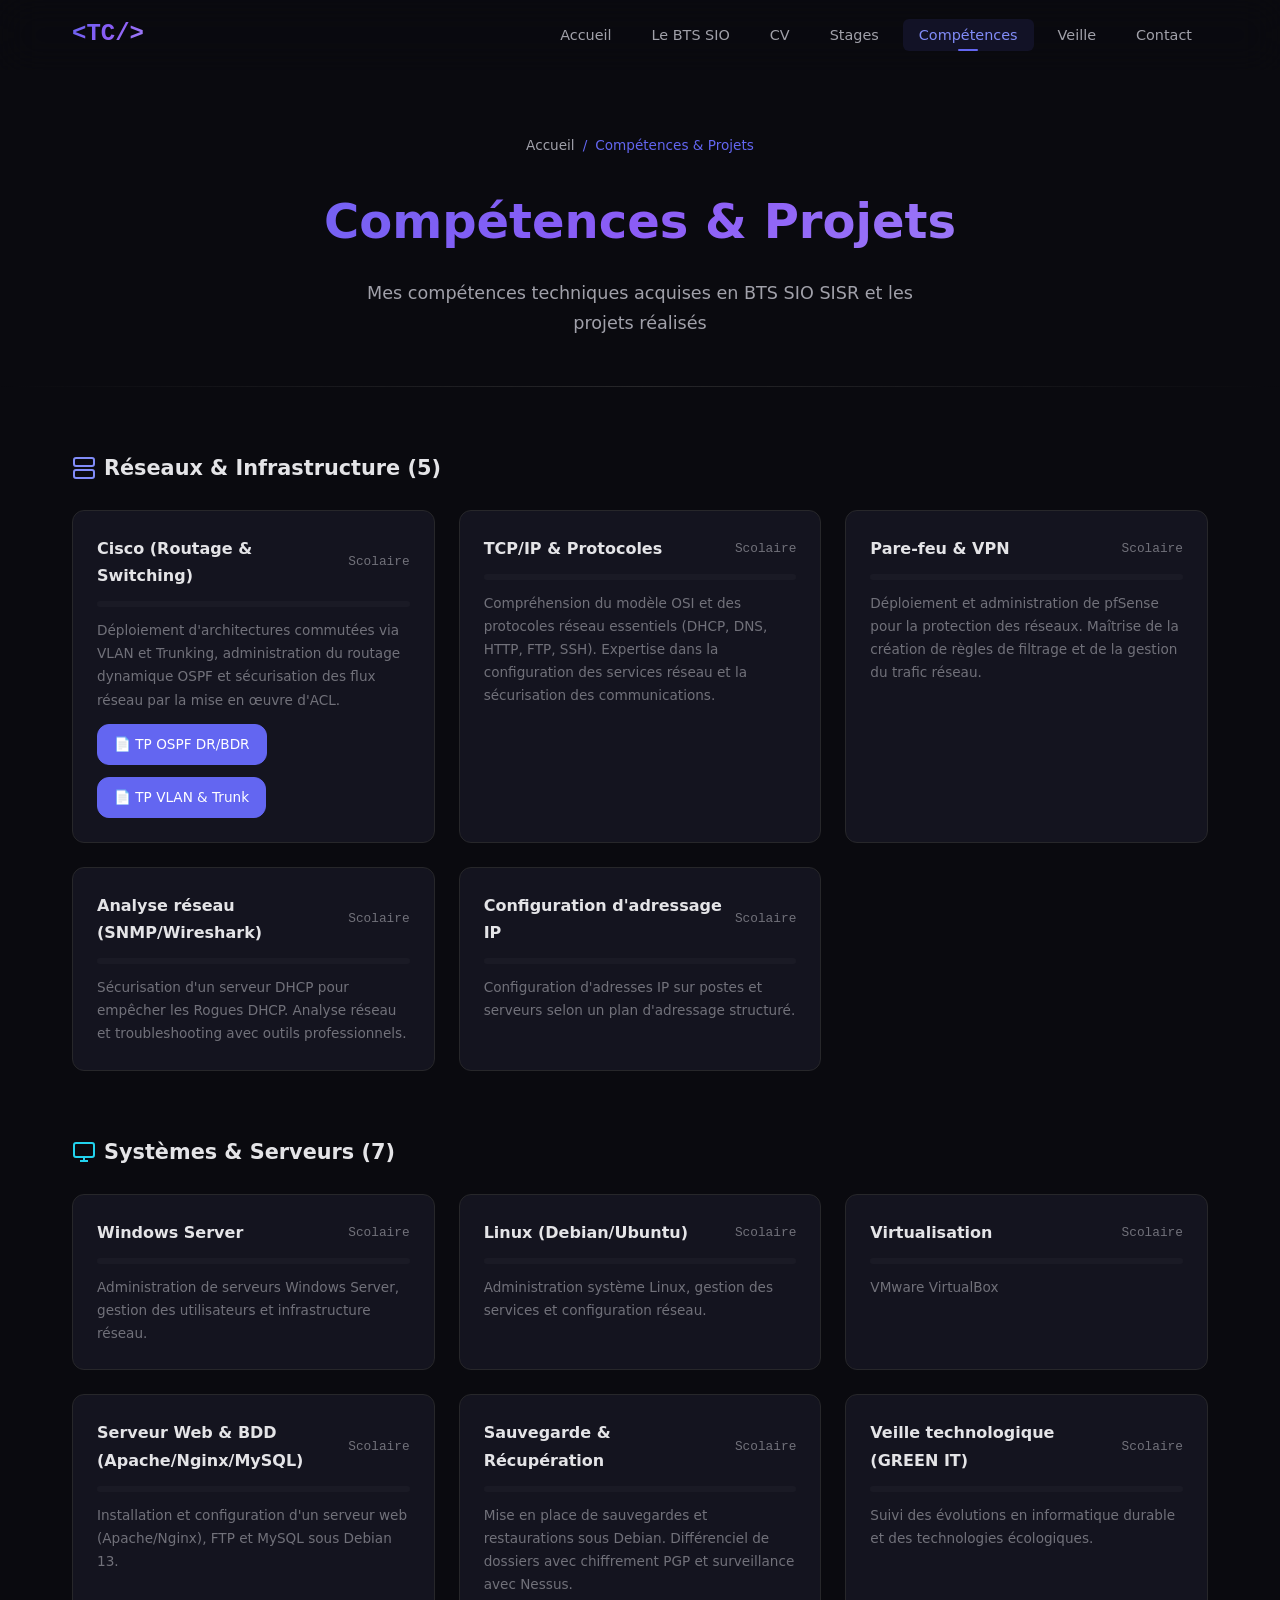
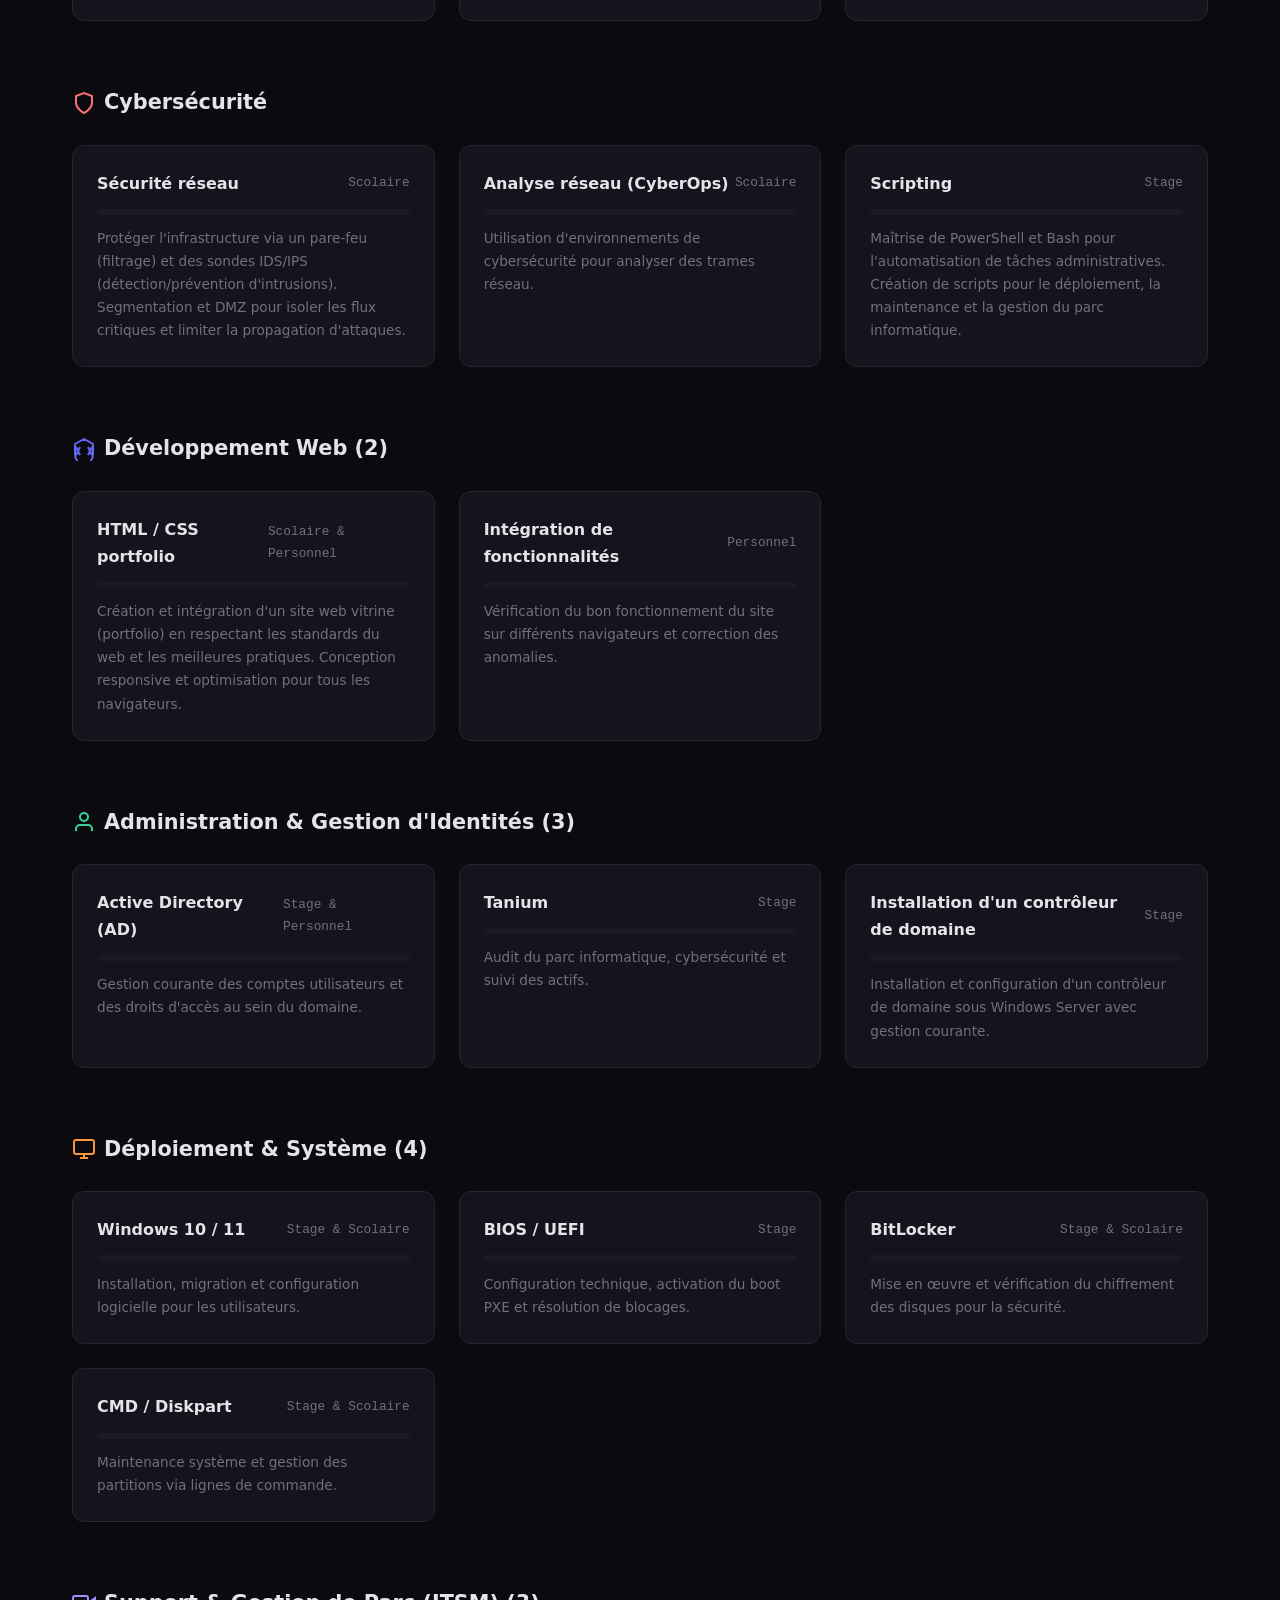
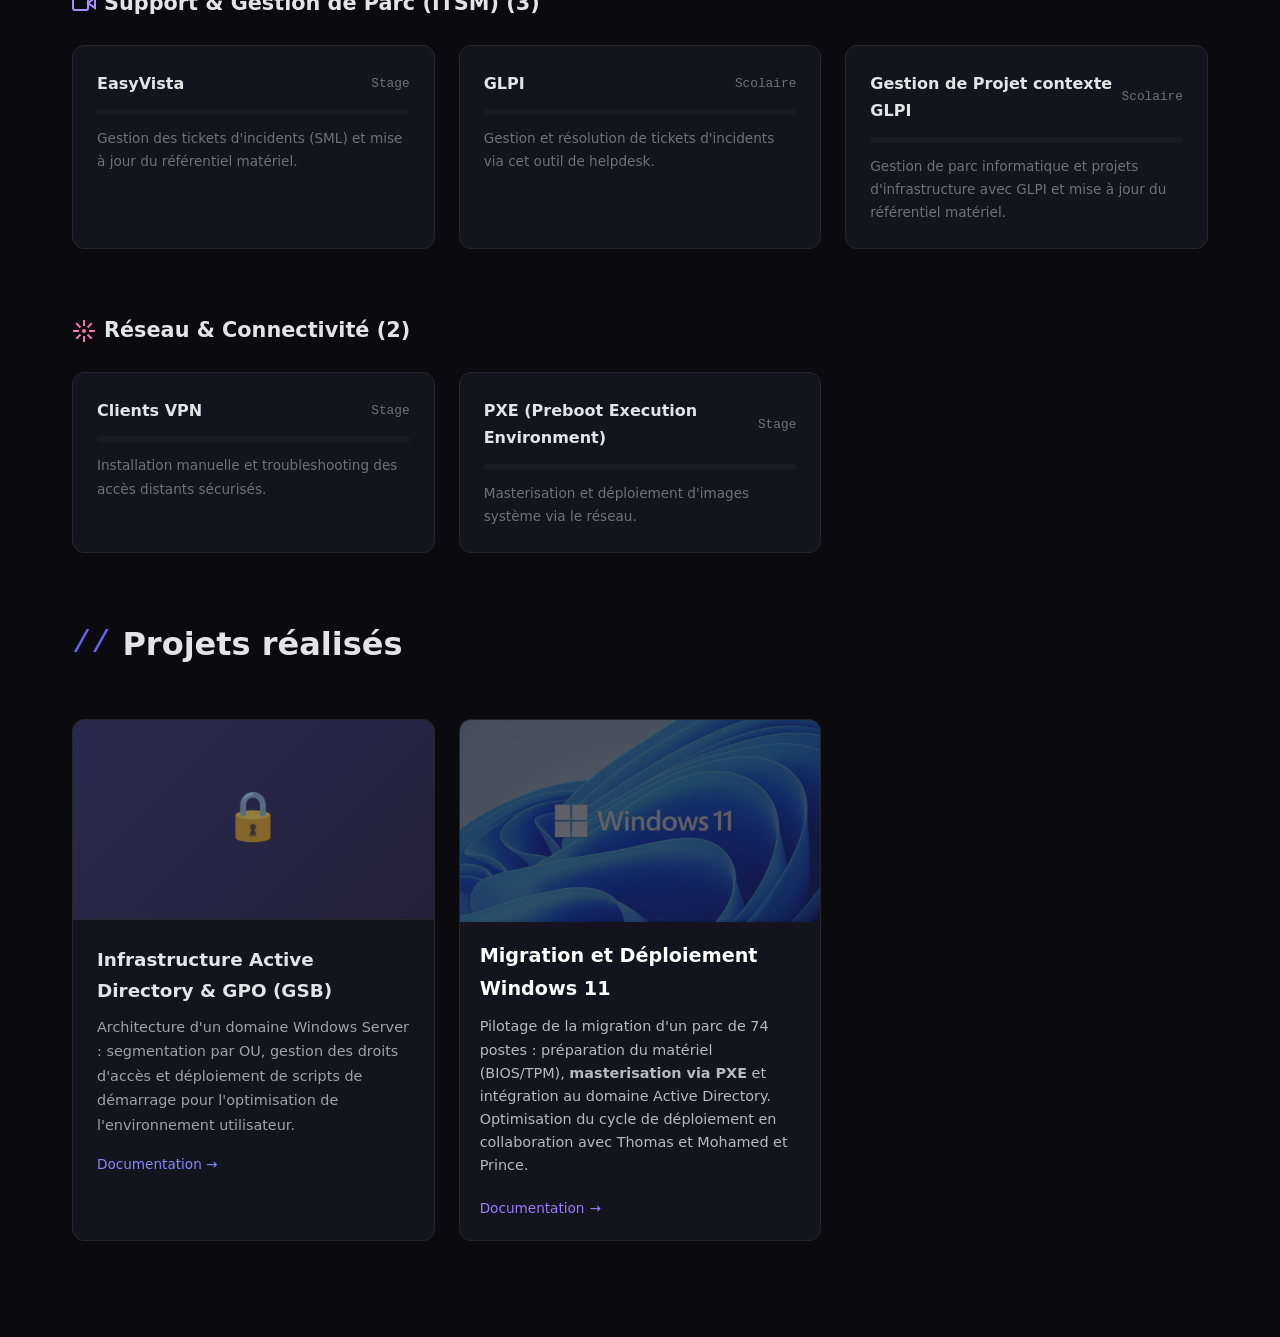
==== competences.html @ fa3a0a52 "Initial commit" ====
<!DOCTYPE html>
<html lang="fr">
<head>
    <meta charset="UTF-8">
    <meta name="viewport" content="width=device-width, initial-scale=1.0">
    <!-- TODO: Remplacer le titre par ton nom -->
    <title>Compétences & Projets - Thomas Coly</title>
    <link rel="stylesheet" href="css/style.css">
</head>
<body>
    <canvas id="particles-canvas"></canvas>

    <!-- Navigation -->
    <nav class="navbar" id="navbar">
        <div class="nav-container">
            <a href="index.html" class="nav-logo">
                <span class="logo-text">&lt;TC/&gt;</span>
            </a>
            <ul class="nav-links" id="nav-links">
                <li><a href="index.html" class="nav-link">Accueil</a></li>
                <li><a href="bts.html" class="nav-link">Le BTS SIO</a></li>
                <li><a href="cv.html" class="nav-link">CV</a></li>
                <li><a href="stages.html" class="nav-link">Stages</a></li>
                <li><a href="competences.html" class="nav-link active">Compétences</a></li>
                <li><a href="veille.html" class="nav-link">Veille</a></li>
                <li><a href="contact.html" class="nav-link">Contact</a></li>
            </ul>
            <button class="nav-toggle" id="nav-toggle" aria-label="Menu">
                <span class="hamburger"></span>
            </button>
        </div>
    </nav>

    <!-- Header -->
    <header class="page-header">
        <div class="container">
            <div class="breadcrumb">
                <a href="index.html">Accueil</a>
                <span>/</span>
                <span>Compétences & Projets</span>
            </div>
            <h1>Compétences & Projets</h1>
            <p>Mes compétences techniques acquises en BTS SIO SISR et les projets réalisés</p>
        </div>
    </header>

    <!-- Contenu -->
    <section class="page-content">
        <div class="container">

            <!-- Compétences Réseau -->
            <div class="skills-section">
                <h3>
                    <svg width="24" height="24" viewBox="0 0 24 24" fill="none" stroke="var(--accent-secondary)" stroke-width="2"><rect x="2" y="2" width="20" height="8" rx="2" ry="2"/><rect x="2" y="14" width="20" height="8" rx="2" ry="2"/><line x1="6" y1="6" x2="6.01" y2="6"/><line x1="6" y1="18" x2="6.01" y2="18"/></svg>
                    Réseaux & Infrastructure (5)
                </h3>
                <div class="skills-grid">
                    <!-- TODO: Ajuster les niveaux (data-width) selon tes vraies compétences -->
                    <div class="skill-card">
                        <div class="skill-header">
                            <span class="skill-name">Cisco (Routage & Switching)</span>
                            <span class="skill-level">Scolaire</span>
                        </div>
                        <div class="skill-bar">
                            <div class="skill-progress" data-width="85"></div>
                        </div>
                        <p class="skill-description">Déploiement d'architectures commutées via VLAN et Trunking, administration du routage dynamique OSPF et sécurisation des flux réseau par la mise en œuvre d'ACL.</p>
                        <a href="assets/OSPF_2.3.11_Coly_Thomas.pdf" class="skill-btn" download>📄 TP OSPF DR/BDR</a>
                        <a href="assets/2025-10-14_TP4.3_Coly_Thomas.pdf" class="skill-btn" download>📄 TP VLAN & Trunk</a>
                    </div>
                    <div class="skill-card">
                        <div class="skill-header">
                            <span class="skill-name">TCP/IP & Protocoles</span>
                            <span class="skill-level">Scolaire</span>
                        </div>
                        <div class="skill-bar">
                            <div class="skill-progress" data-width="80"></div>
                        </div>
                        <p class="skill-description">Compréhension du modèle OSI et des protocoles réseau essentiels (DHCP, DNS, HTTP, FTP, SSH). Expertise dans la configuration des services réseau et la sécurisation des communications.</p>
                    </div>
                    <div class="skill-card">
                        <div class="skill-header">
                            <span class="skill-name">Pare-feu & VPN</span>
                            <span class="skill-level">Scolaire</span>
                        </div>
                        <div class="skill-bar">
                            <div class="skill-progress" data-width="70"></div>
                        </div>
                        <p class="skill-description">Déploiement et administration de pfSense pour la protection des réseaux. Maîtrise de la création de règles de filtrage et de la gestion du trafic réseau.</p>
                    </div>
                    <div class="skill-card">
                        <div class="skill-header">
                            <span class="skill-name">Analyse réseau (SNMP/Wireshark)</span>
                            <span class="skill-level">Scolaire</span>
                        </div>
                        <div class="skill-bar">
                            <div class="skill-progress" data-width="65"></div>
                        </div>
                        <p class="skill-description">Sécurisation d'un serveur DHCP pour empêcher les Rogues DHCP. Analyse réseau et troubleshooting avec outils professionnels.</p>
                    </div>
                    <div class="skill-card">
                        <div class="skill-header">
                            <span class="skill-name">Configuration d'adressage IP</span>
                            <span class="skill-level">Scolaire</span>
                        </div>
                        <div class="skill-bar">
                            <div class="skill-progress" data-width="80"></div>
                        </div>
                        <p class="skill-description">Configuration d'adresses IP sur postes et serveurs selon un plan d'adressage structuré.</p>
                    </div>
                </div>
            </div>

            <!-- Compétences Systèmes -->
            <div class="skills-section">
                <h3>
                    <svg width="24" height="24" viewBox="0 0 24 24" fill="none" stroke="var(--cyan)" stroke-width="2"><rect x="2" y="3" width="20" height="14" rx="2" ry="2"/><line x1="8" y1="21" x2="16" y2="21"/><line x1="12" y1="17" x2="12" y2="21"/></svg>
                    Systèmes & Serveurs (7)
                </h3>
                <div class="skills-grid">
                    <!-- TODO: Ajuster les niveaux selon tes vraies compétences -->
                    <div class="skill-card">
                        <div class="skill-header">
                            <span class="skill-name">Windows Server</span>
                            <span class="skill-level">Scolaire</span>
                        </div>
                        <div class="skill-bar">
                            <div class="skill-progress" data-width="80"></div>
                        </div>
                        <p class="skill-description">Administration de serveurs Windows Server, gestion des utilisateurs et infrastructure réseau.</p>
                    </div>
                    <div class="skill-card">
                        <div class="skill-header">
                            <span class="skill-name">Linux (Debian/Ubuntu)</span>
                            <span class="skill-level">Scolaire</span>
                        </div>
                        <div class="skill-bar">
                            <div class="skill-progress" data-width="75"></div>
                        </div>
                        <p class="skill-description">Administration système Linux, gestion des services et configuration réseau.</p>
                    </div>
                    <div class="skill-card">
                        <div class="skill-header">
                            <span class="skill-name">Virtualisation</span>
                            <span class="skill-level">Scolaire</span>
                        </div>
                        <div class="skill-bar">
                            <div class="skill-progress" data-width="75"></div>
                        </div>
                        <p class="skill-description">VMware VirtualBox</p>
                    </div>
                    <div class="skill-card">
                        <div class="skill-header">
                            <span class="skill-name">Serveur Web & BDD (Apache/Nginx/MySQL)</span>
                            <span class="skill-level">Scolaire</span>
                        </div>
                        <div class="skill-bar">
                            <div class="skill-progress" data-width="70"></div>
                        </div>
                        <p class="skill-description">Installation et configuration d'un serveur web (Apache/Nginx), FTP et MySQL sous Debian 13.</p>
                    </div>
                    <div class="skill-card">
                        <div class="skill-header">
                            <span class="skill-name">Sauvegarde & Récupération</span>
                            <span class="skill-level">Scolaire</span>
                        </div>
                        <div class="skill-bar">
                            <div class="skill-progress" data-width="65"></div>
                        </div>
                        <p class="skill-description">Mise en place de sauvegardes et restaurations sous Debian. Différenciel de dossiers avec chiffrement PGP et surveillance avec Nessus.</p>
                    </div>
                    <div class="skill-card">
                        <div class="skill-header">
                            <span class="skill-name">Veille technologique (GREEN IT)</span>
                            <span class="skill-level">Scolaire</span>
                        </div>
                        <div class="skill-bar">
                            <div class="skill-progress" data-width="60"></div>
                        </div>
                        <p class="skill-description">Suivi des évolutions en informatique durable et des technologies écologiques.</p>
                    </div>
                </div>
            </div>

            <!-- Compétences Sécurité -->
            <div class="skills-section">
                <h3>
                    <svg width="24" height="24" viewBox="0 0 24 24" fill="none" stroke="var(--red)" stroke-width="2"><path d="M12 22s8-4 8-10V5l-8-3-8 3v7c0 6 8 10 8 10z"/></svg>
                    Cybersécurité
                </h3>
                <div class="skills-grid">
                    <!-- TODO: Ajuster les niveaux selon tes vraies compétences -->
                    <div class="skill-card">
                        <div class="skill-header">
                            <span class="skill-name">Sécurité réseau</span>
                            <span class="skill-level">Scolaire</span>
                        </div>
                        <div class="skill-bar">
                            <div class="skill-progress" data-width="70"></div>
                        </div>
                        <p class="skill-description">Protéger l'infrastructure via un pare-feu (filtrage) et des sondes IDS/IPS (détection/prévention d'intrusions). Segmentation et DMZ pour isoler les flux critiques et limiter la propagation d'attaques.</p>
                    </div>
                    <div class="skill-card">
                        <div class="skill-header">
                            <span class="skill-name">Analyse réseau (CyberOps)</span>
                            <span class="skill-level">Scolaire</span>
                        </div>
                        <div class="skill-bar">
                            <div class="skill-progress" data-width="45"></div>
                        </div>
                        <p class="skill-description">Utilisation d'environnements de cybersécurité pour analyser des trames réseau.</p>
                    </div>
                    <div class="skill-card">
                        <div class="skill-header">
                            <span class="skill-name">Scripting</span>
                            <span class="skill-level">Stage</span>
                        </div>
                        <div class="skill-bar">
                            <div class="skill-progress" data-width="60"></div>
                        </div>
                        <p class="skill-description">Maîtrise de PowerShell et Bash pour l'automatisation de tâches administratives. Création de scripts pour le déploiement, la maintenance et la gestion du parc informatique.</p>
                    </div>
                </div>
            </div>

            <!-- Compétences Développement Web -->
            <div class="skills-section">
                <h3>
                    <svg width="24" height="24" viewBox="0 0 24 24" fill="none" stroke="var(--accent-primary)" stroke-width="2"><path d="M16 18l2-4m0 0l2-4m-2 4l-2-4m2 4l2 4M8 18l-2-4m0 0l-2-4m2 4l2-4m-2 4l-2 4M12 2L3 7v10c0 5.55 4 10.74 9 12 5-1.26 9-6.45 9-12V7l-9-5z"/></svg>
                    Développement Web (2)
                </h3>
                <div class="skills-grid">
                    <div class="skill-card">
                        <div class="skill-header">
                            <span class="skill-name">HTML / CSS portfolio</span>
                            <span class="skill-level">Scolaire & Personnel</span>
                        </div>
                        <div class="skill-bar">
                            <div class="skill-progress" data-width="70"></div>
                        </div>
                        <p class="skill-description">Création et intégration d'un site web vitrine (portfolio) en respectant les standards du web et les meilleures pratiques. Conception responsive et optimisation pour tous les navigateurs.</p>
                    </div>
                    <div class="skill-card">
                        <div class="skill-header">
                            <span class="skill-name">Intégration de fonctionnalités</span>
                            <span class="skill-level">Personnel</span>
                        </div>
                      
            
                        <div class="skill-bar">
                            <div class="skill-progress" data-width="50"></div>
                        </div>
                        <p class="skill-description">Vérification du bon fonctionnement du site sur différents navigateurs et correction des anomalies.</p>
                    </div>
                </div>
            </div>

            <!-- Compétences Administration & Gestion d'Identités -->
            <div class="skills-section">
                <h3>
                    <svg width="24" height="24" viewBox="0 0 24 24" fill="none" stroke="var(--green)" stroke-width="2"><path d="M20 21v-2a4 4 0 0 0-4-4H8a4 4 0 0 0-4 4v2"/><circle cx="12" cy="7" r="4"/></svg>
                    Administration & Gestion d'Identités (3)
                </h3>
                <div class="skills-grid">
                    <div class="skill-card">
                        <div class="skill-header">
                            <span class="skill-name">Active Directory (AD)</span>
                            <span class="skill-level">Stage & Personnel</span>
                        </div>
                        <div class="skill-bar">
                            <div class="skill-progress" data-width="85"></div>
                        </div>
                        <p class="skill-description">Gestion courante des comptes utilisateurs et des droits d'accès au sein du domaine.</p>
                    </div>
                    <div class="skill-card">
                        <div class="skill-header">
                            <span class="skill-name">Tanium</span>
                            <span class="skill-level">Stage</span>
                        </div>
                        <div class="skill-bar">
                            <div class="skill-progress" data-width="70"></div>
                        </div>
                        <p class="skill-description">Audit du parc informatique, cybersécurité et suivi des actifs.</p>
                    </div>
                    <div class="skill-card">
                        <div class="skill-header">
                            <span class="skill-name">Installation d'un contrôleur de domaine</span>
                            <span class="skill-level">Stage</span>
                        </div>
                        <div class="skill-bar">
                            <div class="skill-progress" data-width="85"></div>
                        </div>
                        <p class="skill-description">Installation et configuration d'un contrôleur de domaine sous Windows Server avec gestion courante.</p>
                    </div>
                </div>
            </div>

            <!-- Compétences Déploiement & Système -->
            <div class="skills-section">
                <h3>
                    <svg width="24" height="24" viewBox="0 0 24 24" fill="none" stroke="var(--orange)" stroke-width="2"><rect x="2" y="3" width="20" height="14" rx="2" ry="2"/><line x1="8" y1="21" x2="16" y2="21"/><line x1="12" y1="17" x2="12" y2="21"/></svg>
                    Déploiement & Système (4)
                </h3>
                <div class="skills-grid">
                    <div class="skill-card">
                        <div class="skill-header">
                            <span class="skill-name">Windows 10 / 11</span>
                            <span class="skill-level">Stage & Scolaire</span>
                        </div>
                        <div class="skill-bar">
                            <div class="skill-progress" data-width="80"></div>
                        </div>
                        <p class="skill-description">Installation, migration et configuration logicielle pour les utilisateurs.</p>
                    </div>
                    <div class="skill-card">
                        <div class="skill-header">
                            <span class="skill-name">BIOS / UEFI</span>
                            <span class="skill-level">Stage</span>
                        </div>
                        <div class="skill-bar">
                            <div class="skill-progress" data-width="75"></div>
                        </div>
                        <p class="skill-description">Configuration technique, activation du boot PXE et résolution de blocages.</p>
                    </div>
                    <div class="skill-card">
                        <div class="skill-header">
                            <span class="skill-name">BitLocker</span>
                            <span class="skill-level">Stage & Scolaire
                        </div>
                        <div class="skill-bar">
                            <div class="skill-progress" data-width="70"></div>
                        </div>
                        <p class="skill-description">Mise en œuvre et vérification du chiffrement des disques pour la sécurité.</p>
                    </div>
                    <div class="skill-card">
                        <div class="skill-header">
                            <span class="skill-name">CMD / Diskpart</span>
                            <span class="skill-level">Stage & Scolaire</span>
                            
                        </div>
                        <div class="skill-bar">
                            <div class="skill-progress" data-width="65"></div>
                        </div>
                        <p class="skill-description">Maintenance système et gestion des partitions via lignes de commande.</p>
                    </div>
                </div>
            </div>

            <!-- Compétences Support & Gestion de Parc (ITSM) -->
            <div class="skills-section">
                <h3>
                    <svg width="24" height="24" viewBox="0 0 24 24" fill="none" stroke="#a78bfa" stroke-width="2"><path d="M23 7l-7 5 7 5V7z"/><rect x="1" y="5" width="15" height="14" rx="2" ry="2"/></svg>
                    Support & Gestion de Parc (ITSM) (3)
                </h3>
                <div class="skills-grid">
                    <div class="skill-card">
                        <div class="skill-header">
                            <span class="skill-name">EasyVista</span>
                            <span class="skill-level">Stage</span>
                        </div>
                        <div class="skill-bar">
                            <div class="skill-progress" data-width="70"></div>
                        </div>
                        <p class="skill-description">Gestion des tickets d'incidents (SML) et mise à jour du référentiel matériel.</p>
                    </div>
                    <div class="skill-card">
                        <div class="skill-header">
                            <span class="skill-name">GLPI</span>
                            <span class="skill-level">Scolaire</span>
                        </div>
                        <div class="skill-bar">
                            <div class="skill-progress" data-width="65"></div>
                        </div>
                        <p class="skill-description">Gestion et résolution de tickets d'incidents via cet outil de helpdesk.</p>
                    </div>
                    <div class="skill-card">
                        <div class="skill-header">
                            <span class="skill-name">Gestion de Projet contexte GLPI</span>
                            <span class="skill-level">Scolaire</span>
                        </div>
                        <div class="skill-bar">
                            <div class="skill-progress" data-width="70"></div>
                        </div>
                        <p class="skill-description">Gestion de parc informatique et projets d'infrastructure avec GLPI et mise à jour du référentiel matériel.</p>
                    </div>
                </div>
            </div>

            <!-- Compétences Réseau & Connectivité -->
            <div class="skills-section">
                <h3>
                    <svg width="24" height="24" viewBox="0 0 24 24" fill="none" stroke="var(--pink)" stroke-width="2"><circle cx="12" cy="12" r="1"/><path d="M12 1v6M12 17v6M4.22 4.22l4.24 4.24M15.54 15.54l4.24 4.24M1 12h6M17 12h6M4.22 19.78l4.24-4.24M15.54 8.46l4.24-4.24"/></svg>
                    Réseau & Connectivité (2)
                </h3>
                <div class="skills-grid">
                    <div class="skill-card">
                        <div class="skill-header">
                            <span class="skill-name">Clients VPN</span>
                            <span class="skill-level">Stage</span>
                        </div>
                        <div class="skill-bar">
                            <div class="skill-progress" data-width="70"></div>
                        </div>
                        <p class="skill-description">Installation manuelle et troubleshooting des accès distants sécurisés.</p>
                    </div>
                    <div class="skill-card">
                        <div class="skill-header">
                            <span class="skill-name">PXE (Preboot Execution Environment)</span>
                            <span class="skill-level">Stage</span>
                        </div>
                        <div class="skill-bar">
                            <div class="skill-progress" data-width="75"></div>
                        </div>
                        <p class="skill-description">Masterisation et déploiement d'images système via le réseau.</p>
                    </div>
                </div>
            </div>

            <!-- Projets -->
            <h2 class="section-title" style="margin-top: 4rem;">
                <span class="title-decoration">//</span> Projets réalisés
            </h2>

            <div class="projects-grid">
                <!-- TODO: Remplacer par tes vrais projets -->
                <div class="project-card">
                    <div class="project-image">
                        <span class="project-image-placeholder">&#128274;</span>
                    </div>
                    <div class="project-body">
                        <h4>Infrastructure Active Directory & GPO (GSB)</h4>
                        <p>
                            Architecture d'un domaine Windows Server : segmentation par OU, gestion des droits d'accès et déploiement de scripts de démarrage pour l'optimisation de l'environnement utilisateur.
                        </p>
                        
                       <div class="project-links">
    <a href="assets/GSB – Piste de travail sur Active Directory-2.pdf" target="_blank">Documentation &rarr;</a>
</div>
                    </div>
                </div>

               <div class="project-card">
    <div class="project-image-placeholder" style="background-color: #2a2a3a; height: 200px; display: flex; align-items: center; justify-content: center; border-radius: 12px 12px 0 0;">
        <img src="assets/Win11.png" alt="Windows 11" style="width: 400px; opacity: 0.6;"> 
    </div>

    <div class="project-content" style="padding: 20px;">
        <h3 style="color: #fff; margin-bottom: 10px; font-size: 1.2rem;">Migration et Déploiement Windows 11</h3>
        
        <p style="color: rgba(255, 255, 255, 0.7); font-size: 0.9rem; line-height: 1.6; margin-bottom: 20px;">
            Pilotage de la migration d'un parc de 74 postes : préparation du matériel (BIOS/TPM), 
            <strong>masterisation via PXE</strong> et intégration au domaine Active Directory. 
            Optimisation du cycle de déploiement en collaboration avec Thomas et Mohamed et Prince.
        </p>

        <div class="project-links">
            <a href="assets/Projet Win 11.png" target="_blank" style="color: #9d7aff; text-decoration: none; font-weight: 500; display: flex; align-items: center; gap: 5px;">
                Documentation <span>&rarr;</span>
            </a>
        </div>
    </div>
</div>
---- css/style.css ----
/* ===================================
   VARIABLES & RESET
   =================================== */
:root {
    --bg-primary: #0a0a0f;
    --bg-secondary: #111118;
    --bg-tertiary: #1a1a25;
    --bg-card: #14141f;
    --bg-card-hover: #1c1c2e;

    --text-primary: #e4e4e7;
    --text-secondary: #a1a1aa;
    --text-muted: #71717a;

    --accent-primary: #6366f1;
    --accent-secondary: #818cf8;
    --accent-glow: rgba(99, 102, 241, 0.3);
    --accent-gradient: linear-gradient(135deg, #6366f1, #8b5cf6, #a78bfa);

    --cyan: #22d3ee;
    --green: #34d399;
    --orange: #fb923c;
    --red: #f87171;
    --pink: #f472b6;

    --border-color: #27272a;
    --border-glow: rgba(99, 102, 241, 0.2);

    --radius-sm: 6px;
    --radius-md: 12px;
    --radius-lg: 20px;

    --shadow-sm: 0 2px 8px rgba(0, 0, 0, 0.3);
    --shadow-md: 0 4px 20px rgba(0, 0, 0, 0.4);
    --shadow-lg: 0 8px 40px rgba(0, 0, 0, 0.5);
    --shadow-glow: 0 0 30px var(--accent-glow);

    --font-main: 'Segoe UI', system-ui, -apple-system, sans-serif;
    --font-mono: 'Cascadia Code', 'Fira Code', 'JetBrains Mono', monospace;

    --nav-height: 70px;
    --container-width: 1200px;

    --transition-fast: 0.2s ease;
    --transition-normal: 0.3s ease;
    --transition-slow: 0.5s ease;
}

*,
*::before,
*::after {
    margin: 0;
    padding: 0;
    box-sizing: border-box;
}

html {
    scroll-behavior: smooth;
    font-size: 16px;
}

body {
    font-family: var(--font-main);
    background-color: var(--bg-primary);
    color: var(--text-primary);
    line-height: 1.7;
    overflow-x: hidden;
    position: relative;
}

a {
    text-decoration: none;
    color: inherit;
    transition: color var(--transition-fast);
}

img {
    max-width: 100%;
    display: block;
}

ul {
    list-style: none;
}

.container {
    max-width: var(--container-width);
    margin: 0 auto;
    padding: 0 2rem;
}

/* ===================================
   PARTICULES CANVAS
   =================================== */
#particles-canvas {
    position: fixed;
    top: 0;
    left: 0;
    width: 100%;
    height: 100%;
    z-index: 0;
    pointer-events: none;
}

/* ===================================
   NAVBAR
   =================================== */
.navbar {
    position: fixed;
    top: 0;
    left: 0;
    width: 100%;
    height: var(--nav-height);
    z-index: 1000;
    background: rgba(10, 10, 15, 0.8);
    backdrop-filter: blur(20px);
    -webkit-backdrop-filter: blur(20px);
    border-bottom: 1px solid transparent;
    transition: all var(--transition-normal);
}

.navbar.scrolled {
    border-bottom-color: var(--border-color);
    background: rgba(10, 10, 15, 0.95);
}

.nav-container {
    max-width: var(--container-width);
    margin: 0 auto;
    padding: 0 2rem;
    height: 100%;
    display: flex;
    align-items: center;
    justify-content: space-between;
}

.nav-logo {
    display: flex;
    align-items: center;
    gap: 0.5rem;
}

.logo-text {
    font-family: var(--font-mono);
    font-size: 1.5rem;
    font-weight: 700;
    background: var(--accent-gradient);
    -webkit-background-clip: text;
    -webkit-text-fill-color: transparent;
    background-clip: text;
}

.nav-links {
    display: flex;
    align-items: center;
    gap: 0.5rem;
}

.nav-link {
    padding: 0.5rem 1rem;
    border-radius: var(--radius-sm);
    font-size: 0.9rem;
    font-weight: 500;
    color: var(--text-secondary);
    transition: all var(--transition-fast);
    position: relative;
}

.nav-link:hover {
    color: var(--text-primary);
    background: var(--bg-tertiary);
}

.nav-link.active {
    color: var(--accent-secondary);
    background: rgba(99, 102, 241, 0.1);
}

.nav-link.active::after {
    content: '';
    position: absolute;
    bottom: 0;
    left: 50%;
    transform: translateX(-50%);
    width: 20px;
    height: 2px;
    background: var(--accent-primary);
    border-radius: 2px;
}

/* Hamburger */
.nav-toggle {
    display: none;
    background: none;
    border: none;
    cursor: pointer;
    padding: 0.5rem;
    z-index: 1001;
}

.hamburger {
    display: block;
    width: 24px;
    height: 2px;
    background: var(--text-primary);
    position: relative;
    transition: all var(--transition-fast);
}

.hamburger::before,
.hamburger::after {
    content: '';
    position: absolute;
    width: 24px;
    height: 2px;
    background: var(--text-primary);
    transition: all var(--transition-fast);
}

.hamburger::before {
    top: -7px;
}

.hamburger::after {
    top: 7px;
}

.nav-toggle.active .hamburger {
    background: transparent;
}

.nav-toggle.active .hamburger::before {
    top: 0;
    transform: rotate(45deg);
}

.nav-toggle.active .hamburger::after {
    top: 0;
    transform: rotate(-45deg);
}

/* ===================================
   HERO SECTION
   =================================== */
.hero {
    min-height: 100vh;
    display: flex;
    align-items: center;
    justify-content: center;
    padding: calc(var(--nav-height) + 2rem) 2rem 2rem;
    position: relative;
    z-index: 1;
}

.hero-content {
    max-width: var(--container-width);
    width: 100%;
    display: grid;
    grid-template-columns: 1fr 1fr;
    gap: 4rem;
    align-items: center;
}

.hero-greeting {
    font-family: var(--font-mono);
    font-size: 1rem;
    color: var(--accent-secondary);
    margin-bottom: 0.5rem;
    opacity: 0;
    animation: fadeInUp 0.6s ease forwards;
    animation-delay: 0.2s;
}

.hero-name {
    font-size: clamp(2.5rem, 5vw, 4rem);
    font-weight: 800;
    line-height: 1.1;
    margin-bottom: 1rem;
    opacity: 0;
    animation: fadeInUp 0.6s ease forwards;
    animation-delay: 0.4s;
}

/* Glitch effect */
.glitch {
    position: relative;
    background: var(--accent-gradient);
    -webkit-background-clip: text;
    -webkit-text-fill-color: transparent;
    background-clip: text;
}

.glitch::before,
.glitch::after {
    content: attr(data-text);
    position: absolute;
    top: 0;
    left: 0;
    background: var(--accent-gradient);
    -webkit-background-clip: text;
    -webkit-text-fill-color: transparent;
    background-clip: text;
    opacity: 0;
}

.glitch:hover::before {
    animation: glitch1 0.3s infinite;
    opacity: 0.8;
}

.glitch:hover::after {
    animation: glitch2 0.3s infinite;
    opacity: 0.8;
}

@keyframes glitch1 {
    0% { clip-path: inset(20% 0 60% 0); transform: translateX(-3px); }
    20% { clip-path: inset(60% 0 10% 0); transform: translateX(3px); }
    40% { clip-path: inset(40% 0 40% 0); transform: translateX(-2px); }
    60% { clip-path: inset(80% 0 5% 0); transform: translateX(2px); }
    80% { clip-path: inset(10% 0 70% 0); transform: translateX(-1px); }
    100% { clip-path: inset(50% 0 30% 0); transform: translateX(1px); }
}

@keyframes glitch2 {
    0% { clip-path: inset(60% 0 20% 0); transform: translateX(3px); }
    20% { clip-path: inset(10% 0 60% 0); transform: translateX(-3px); }
    40% { clip-path: inset(50% 0 30% 0); transform: translateX(2px); }
    60% { clip-path: inset(30% 0 50% 0); transform: translateX(-2px); }
    80% { clip-path: inset(70% 0 10% 0); transform: translateX(1px); }
    100% { clip-path: inset(20% 0 60% 0); transform: translateX(-1px); }
}

.typing-wrapper {
    display: flex;
    align-items: center;
    gap: 2px;
    margin-bottom: 1.5rem;
    min-height: 2rem;
    opacity: 0;
    animation: fadeInUp 0.6s ease forwards;
    animation-delay: 0.6s;
}

.hero-title {
    font-family: var(--font-mono);
    font-size: 1.1rem;
    color: var(--cyan);
}

.cursor {
    font-family: var(--font-mono);
    color: var(--cyan);
    animation: blink 1s infinite;
    font-weight: 100;
}

@keyframes blink {
    0%, 50% { opacity: 1; }
    51%, 100% { opacity: 0; }
}

.hero-description {
    font-size: 1.05rem;
    color: var(--text-secondary);
    max-width: 500px;
    margin-bottom: 2rem;
    opacity: 0;
    animation: fadeInUp 0.6s ease forwards;
    animation-delay: 0.8s;
}

.hero-buttons {
    display: flex;
    gap: 1rem;
    margin-bottom: 2rem;
    opacity: 0;
    animation: fadeInUp 0.6s ease forwards;
    animation-delay: 1s;
}

.hero-social {
    display: flex;
    gap: 1rem;
    opacity: 0;
    animation: fadeInUp 0.6s ease forwards;
    animation-delay: 1.2s;
}

.social-link {
    display: flex;
    align-items: center;
    justify-content: center;
    width: 42px;
    height: 42px;
    border-radius: var(--radius-sm);
    border: 1px solid var(--border-color);
    color: var(--text-secondary);
    transition: all var(--transition-fast);
}

.social-link:hover {
    color: var(--accent-secondary);
    border-color: var(--accent-primary);
    background: rgba(99, 102, 241, 0.1);
    transform: translateY(-2px);
}

/* ===================================
   BUTTONS
   =================================== */
.btn {
    display: inline-flex;
    align-items: center;
    gap: 0.5rem;
    padding: 0.75rem 1.75rem;
    border-radius: var(--radius-sm);
    font-size: 0.95rem;
    font-weight: 600;
    cursor: pointer;
    transition: all var(--transition-normal);
    border: none;
    font-family: var(--font-main);
    position: relative;
    overflow: hidden;
}

.btn-primary {
    background: var(--accent-gradient);
    color: white;
    box-shadow: var(--shadow-glow);
}

.btn-primary:hover {
    transform: translateY(-2px);
    box-shadow: 0 0 40px var(--accent-glow), var(--shadow-md);
}

.btn-outline {
    background: transparent;
    color: var(--text-primary);
    border: 1px solid var(--border-color);
}

.btn-outline:hover {
    border-color: var(--accent-primary);
    background: rgba(99, 102, 241, 0.1);
    transform: translateY(-2px);
}

.btn-icon {
    font-size: 1.1rem;
}

/* ===================================
   TERMINAL
   =================================== */
.hero-visual {
    opacity: 0;
    animation: fadeInUp 0.6s ease forwards;
    animation-delay: 0.6s;
}

.terminal-window {
    background: var(--bg-secondary);
    border: 1px solid var(--border-color);
    border-radius: var(--radius-md);
    overflow: hidden;
    box-shadow: var(--shadow-lg);
    position: relative;
}

.terminal-window::before {
    content: '';
    position: absolute;
    inset: -1px;
    border-radius: var(--radius-md);
    padding: 1px;
    background: linear-gradient(135deg, var(--accent-primary), transparent, var(--accent-primary));
    -webkit-mask: linear-gradient(#fff 0 0) content-box, linear-gradient(#fff 0 0);
    mask: linear-gradient(#fff 0 0) content-box, linear-gradient(#fff 0 0);
    -webkit-mask-composite: xor;
    mask-composite: exclude;
    opacity: 0.4;
}

.terminal-header {
    display: flex;
    align-items: center;
    gap: 0.75rem;
    padding: 0.75rem 1rem;
    background: var(--bg-tertiary);
    border-bottom: 1px solid var(--border-color);
}

.terminal-dots {
    display: flex;
    gap: 6px;
}

.dot {
    width: 12px;
    height: 12px;
    border-radius: 50%;
}

.dot.red { background: #ff5f57; }
.dot.yellow { background: #febc2e; }
.dot.green { background: #28c840; }

.terminal-title {
    font-family: var(--font-mono);
    font-size: 0.8rem;
    color: var(--text-muted);
}

.terminal-body {
    padding: 1.25rem;
    font-family: var(--font-mono);
    font-size: 0.85rem;
    min-height: 220px;
}

.terminal-line {
    margin-bottom: 0.5rem;
    display: flex;
    gap: 0.5rem;
    align-items: center;
}

.terminal-line.output {
    color: var(--green);
    padding-left: 1.5rem;
}

.prompt {
    color: var(--accent-secondary);
    font-weight: 700;
}

.command {
    color: var(--text-primary);
}

.terminal-cursor {
    animation: blink 0.8s infinite;
}

/* ===================================
   SCROLL INDICATOR
   =================================== */
.scroll-indicator {
    position: absolute;
    bottom: 2rem;
    left: 50%;
    transform: translateX(-50%);
    display: flex;
    flex-direction: column;
    align-items: center;
    gap: 0.5rem;
    opacity: 0;
    animation: fadeInUp 0.6s ease forwards;
    animation-delay: 1.5s;
}

.scroll-indicator span {
    font-size: 0.75rem;
    color: var(--text-muted);
    text-transform: uppercase;
    letter-spacing: 2px;
}

.mouse {
    width: 24px;
    height: 38px;
    border: 2px solid var(--text-muted);
    border-radius: 12px;
    position: relative;
}

.wheel {
    width: 4px;
    height: 8px;
    background: var(--text-muted);
    border-radius: 2px;
    position: absolute;
    top: 6px;
    left: 50%;
    transform: translateX(-50%);
    animation: scrollWheel 2s infinite;
}

@keyframes scrollWheel {
    0% { opacity: 1; transform: translateX(-50%) translateY(0); }
    100% { opacity: 0; transform: translateX(-50%) translateY(12px); }
}

/* ===================================
   STATS
   =================================== */
.stats-section {
    padding: 4rem 0;
    position: relative;
    z-index: 1;
}

.stats-grid {
    display: grid;
    grid-template-columns: repeat(4, 1fr);
    gap: 1.5rem;
}

.stat-card {
    background: var(--bg-card);
    border: 1px solid var(--border-color);
    border-radius: var(--radius-md);
    padding: 2rem;
    text-align: center;
    transition: all var(--transition-normal);
    position: relative;
    overflow: hidden;
}

.stat-card::before {
    content: '';
    position: absolute;
    top: 0;
    left: 0;
    right: 0;
    height: 2px;
    background: var(--accent-gradient);
    opacity: 0;
    transition: opacity var(--transition-normal);
}

.stat-card:hover {
    transform: translateY(-4px);
    border-color: var(--border-glow);
    box-shadow: var(--shadow-glow);
}

.stat-card:hover::before {
    opacity: 1;
}

.stat-number {
    font-size: 2.5rem;
    font-weight: 800;
    background: var(--accent-gradient);
    -webkit-background-clip: text;
    -webkit-text-fill-color: transparent;
    background-clip: text;
    margin-bottom: 0.25rem;
}

.stat-label {
    font-size: 0.9rem;
    color: var(--text-secondary);
}

/* ===================================
   PREVIEW CARDS
   =================================== */
.preview-section {
    padding: 4rem 0 6rem;
    position: relative;
    z-index: 1;
}

.section-title {
    font-size: 2rem;
    font-weight: 700;
    margin-bottom: 3rem;
    display: flex;
    align-items: center;
    gap: 0.75rem;
}

.title-decoration {
    color: var(--accent-primary);
    font-family: var(--font-mono);
    font-weight: 400;
}

.preview-grid {
    display: grid;
    grid-template-columns: repeat(3, 1fr);
    gap: 1.5rem;
}

.preview-card {
    background: var(--bg-card);
    border: 1px solid var(--border-color);
    border-radius: var(--radius-md);
    padding: 2rem;
    transition: all var(--transition-normal);
    display: flex;
    flex-direction: column;
    gap: 1rem;
    position: relative;
    overflow: hidden;
    cursor: pointer;
}

.preview-card::after {
    content: '';
    position: absolute;
    inset: 0;
    background: linear-gradient(135deg, rgba(99, 102, 241, 0.05), transparent);
    opacity: 0;
    transition: opacity var(--transition-normal);
}

.preview-card:hover {
    transform: translateY(-6px);
    border-color: var(--border-glow);
    box-shadow: var(--shadow-glow);
}

.preview-card:hover::after {
    opacity: 1;
}

.preview-icon {
    color: var(--accent-secondary);
    width: 60px;
    height: 60px;
    display: flex;
    align-items: center;
    justify-content: center;
    background: rgba(99, 102, 241, 0.1);
    border-radius: var(--radius-sm);
}

.preview-card h3 {
    font-size: 1.2rem;
    font-weight: 600;
}

.preview-card p {
    color: var(--text-secondary);
    font-size: 0.95rem;
}

.preview-link {
    color: var(--accent-secondary);
    font-size: 0.9rem;
    font-weight: 500;
    margin-top: auto;
    transition: all var(--transition-fast);
}

.preview-card:hover .preview-link {
    transform: translateX(4px);
    display: inline-block;
}

/* ===================================
   PAGE HETCER (pour les pages internes)
   =================================== */
.page-header {
    padding: calc(var(--nav-height) + 4rem) 0 3rem;
    position: relative;
    z-index: 1;
    text-align: center;
}

.page-header::after {
    content: '';
    position: absolute;
    bottom: 0;
    left: 0;
    right: 0;
    height: 1px;
    background: linear-gradient(90deg, transparent, var(--border-color), transparent);
}

.page-header h1 {
    font-size: clamp(2rem, 4vw, 3rem);
    font-weight: 800;
    background: var(--accent-gradient);
    -webkit-background-clip: text;
    -webkit-text-fill-color: transparent;
    background-clip: text;
    margin-bottom: 1rem;
}

.page-header p {
    color: var(--text-secondary);
    font-size: 1.1rem;
    max-width: 600px;
    margin: 0 auto;
}

.breadcrumb {
    display: flex;
    align-items: center;
    justify-content: center;
    gap: 0.5rem;
    margin-bottom: 1.5rem;
    font-size: 0.85rem;
    color: var(--text-muted);
}

.breadcrumb a {
    color: var(--text-secondary);
    transition: color var(--transition-fast);
}

.breadcrumb a:hover {
    color: var(--accent-secondary);
}

.breadcrumb span {
    color: var(--accent-primary);
}

/* ===================================
   PAGE CONTENT
   =================================== */
.page-content {
    padding: 4rem 0 6rem;
    position: relative;
    z-index: 1;
}

/* ===================================
   BTS PAGE - Info Cards
   =================================== */
.info-grid {
    display: grid;
    grid-template-columns: repeat(2, 1fr);
    gap: 2rem;
    margin-bottom: 3rem;
}

.info-card {
    background: var(--bg-card);
    border: 1px solid var(--border-color);
    border-radius: var(--radius-md);
    padding: 2rem;
    transition: all var(--transition-normal);
}

.info-card:hover {
    border-color: var(--border-glow);
    box-shadow: var(--shadow-glow);
    transform: translateY(-2px);
}

.info-card h3 {
    font-size: 1.2rem;
    margin-bottom: 1rem;
    display: flex;
    align-items: center;
    gap: 0.75rem;
    color: var(--accent-secondary);
}

.info-card p,
.info-card ul {
    color: var(--text-secondary);
    font-size: 0.95rem;
}

.info-card ul {
    padding-left: 1.5rem;
}

.info-card ul li {
    list-style: disc;
    margin-bottom: 0.5rem;
}

.info-card ul li::marker {
    color: var(--accent-primary);
}

.option-highlight {
    background: linear-gradient(135deg, rgba(99, 102, 241, 0.1), rgba(139, 92, 246, 0.05));
    border-color: var(--accent-primary) !important;
    grid-column: span 2;
}

.option-highlight h3 {
    font-size: 1.4rem;
}

.comparison-table {
    width: 100%;
    border-collapse: collapse;
    margin-top: 2rem;
}

.comparison-table th,
.comparison-table td {
    padding: 1rem;
    text-align: left;
    border-bottom: 1px solid var(--border-color);
}

.comparison-table th {
    background: var(--bg-tertiary);
    color: var(--accent-secondary);
    font-weight: 600;
    font-size: 0.9rem;
    text-transform: uppercase;
    letter-spacing: 1px;
}

.comparison-table td {
    color: var(--text-secondary);
}

.comparison-table tr:hover td {
    background: rgba(99, 102, 241, 0.05);
}

.highlight-row td {
    background: rgba(99, 102, 241, 0.08) !important;
    color: var(--text-primary) !important;
    font-weight: 500;
}

/* ===================================
   CV PAGE
   =================================== */
.cv-container {
    display: flex;
    flex-direction: column;
    align-items: center;
    gap: 2rem;
}

.cv-preview {
    background: var(--bg-card);
    border: 1px solid var(--border-color);
    border-radius: var(--radius-md);
    padding: 3rem;
    width: 100%;
    max-width: 800px;
    text-align: center;
}

.cv-icon {
    width: 80px;
    height: 100px;
    margin: 0 auto 1.5rem;
    background: var(--bg-tertiary);
    border: 2px solid var(--border-color);
    border-radius: var(--radius-sm);
    display: flex;
    align-items: center;
    justify-content: center;
    position: relative;
}

.cv-icon::before {
    content: 'PDF';
    font-family: var(--font-mono);
    font-size: 0.9rem;
    font-weight: 700;
    color: var(--red);
}

.cv-icon::after {
    content: '';
    position: absolute;
    top: 0;
    right: 0;
    width: 0;
    height: 0;
    border-style: solid;
    border-width: 0 20px 20px 0;
    border-color: transparent var(--bg-card) transparent transparent;
}

.cv-preview h3 {
    font-size: 1.3rem;
    margin-bottom: 0.5rem;
}

.cv-preview p {
    color: var(--text-secondary);
    margin-bottom: 2rem;
}

.cv-info {
    display: grid;
    grid-template-columns: repeat(2, 1fr);
    gap: 1.5rem;
    margin-bottom: 2rem;
    text-align: left;
}

.cv-info-item {
    display: flex;
    align-items: flex-start;
    gap: 0.75rem;
    padding: 1rem;
    background: var(--bg-tertiary);
    border-radius: var(--radius-sm);
}

.cv-info-item .info-icon {
    color: var(--accent-secondary);
    font-size: 1.2rem;
    min-width: 24px;
}

.cv-info-item .info-label {
    font-size: 0.8rem;
    color: var(--text-muted);
    text-transform: uppercase;
    letter-spacing: 1px;
}

.cv-info-item .info-value {
    font-size: 0.95rem;
    color: var(--text-primary);
}

.cv-download-btn {
    display: inline-flex;
    align-items: center;
    gap: 0.75rem;
    padding: 1rem 2.5rem;
    background: var(--accent-gradient);
    color: white;
    border: none;
    border-radius: var(--radius-sm);
    font-size: 1rem;
    font-weight: 600;
    cursor: pointer;
    transition: all var(--transition-normal);
    box-shadow: var(--shadow-glow);
}

.cv-download-btn:hover {
    transform: translateY(-3px);
    box-shadow: 0 0 50px var(--accent-glow), var(--shadow-lg);
}

.cv-download-btn svg {
    width: 20px;
    height: 20px;
}

/* ===================================
   STAGES PAGE
   =================================== */
.timeline {
    position: relative;
    padding-left: 3rem;
}

.timeline::before {
    content: '';
    position: absolute;
    left: 0;
    top: 0;
    bottom: 0;
    width: 2px;
    background: linear-gradient(to bottom, var(--accent-primary), var(--accent-primary) 50%, var(--border-color));
}

.timeline-item {
    position: relative;
    margin-bottom: 3rem;
    padding: 2rem;
    background: var(--bg-card);
    border: 1px solid var(--border-color);
    border-radius: var(--radius-md);
    transition: all var(--transition-normal);
}

.timeline-item:hover {
    border-color: var(--border-glow);
    box-shadow: var(--shadow-glow);
    transform: translateX(8px);
}

.timeline-item::before {
    content: '';
    position: absolute;
    left: -3rem;
    top: 2.25rem;
    width: 14px;
    height: 14px;
    border-radius: 50%;
    background: var(--accent-primary);
    border: 3px solid var(--bg-primary);
    transform: translateX(-6px);
    z-index: 1;
}

.timeline-item::after {
    content: '';
    position: absolute;
    left: -1.85rem;
    top: 2.6rem;
    width: 1.85rem;
    height: 2px;
    background: var(--accent-primary);
    opacity: 0.3;
}

.timeline-date {
    display: inline-block;
    padding: 0.25rem 0.75rem;
    background: rgba(99, 102, 241, 0.15);
    color: var(--accent-secondary);
    border-radius: 20px;
    font-size: 0.8rem;
    font-weight: 600;
    font-family: var(--font-mono);
    margin-bottom: 0.75rem;
}

.timeline-item h3 {
    font-size: 1.25rem;
    margin-bottom: 0.25rem;
}

.timeline-company {
    color: var(--accent-secondary);
    font-weight: 500;
    margin-bottom: 1rem;
    display: flex;
    align-items: center;
    gap: 0.5rem;
}

.timeline-item p {
    color: var(--text-secondary);
    margin-bottom: 1rem;
}

.timeline-tags {
    display: flex;
    flex-wrap: wrap;
    gap: 0.5rem;
}

.tag {
    padding: 0.25rem 0.75rem;
    background: var(--bg-tertiary);
    border: 1px solid var(--border-color);
    border-radius: 20px;
    font-size: 0.8rem;
    color: var(--text-secondary);
    font-family: var(--font-mono);
}

/* ===================================
   COMPETENCES PAGE
   =================================== */
.skills-section {
    margin-bottom: 4rem;
}

.skills-section h3 {
    font-size: 1.3rem;
    margin-bottom: 1.5rem;
    display: flex;
    align-items: center;
    gap: 0.5rem;
}

.skills-grid {
    display: grid;
    grid-template-columns: repeat(auto-fill, minmax(280px, 1fr));
    gap: 1.5rem;
}

.skill-card {
    background: var(--bg-card);
    border: 1px solid var(--border-color);
    border-radius: var(--radius-md);
    padding: 1.5rem;
    transition: all var(--transition-normal);
}

.skill-card:hover {
    border-color: var(--border-glow);
    box-shadow: var(--shadow-glow);
    transform: translateY(-4px);
}

.skill-header {
    display: flex;
    justify-content: space-between;
    align-items: center;
    margin-bottom: 0.75rem;
}

.skill-name {
    font-weight: 600;
    font-size: 1rem;
}

.skill-level {
    font-size: 0.8rem;
    color: var(--text-muted);
    font-family: var(--font-mono);
}

.skill-bar {
    height: 6px;
    background: var(--bg-tertiary);
    border-radius: 3px;
    overflow: hidden;
    margin-bottom: 0.75rem;
}

.skill-progress {
    height: 100%;
    background: var(--accent-gradient);
    border-radius: 3px;
    width: 0;
    transition: width 1.5s ease;
}

.skill-description {
    font-size: 0.85rem;
    color: var(--text-muted);
}

/* Projects */
.projects-grid {
    display: grid;
    grid-template-columns: repeat(auto-fill, minmax(350px, 1fr));
    gap: 1.5rem;
    margin-top: 1.5rem;
}

.project-card {
    background: var(--bg-card);
    border: 1px solid var(--border-color);
    border-radius: var(--radius-md);
    overflow: hidden;
    transition: all var(--transition-normal);
}

.project-card:hover {
    border-color: var(--border-glow);
    box-shadow: var(--shadow-glow);
    transform: translateY(-4px);
}

.project-image {
    height: 200px;
    background: var(--bg-tertiary);
    display: flex;
    align-items: center;
    justify-content: center;
    border-bottom: 1px solid var(--border-color);
    position: relative;
    overflow: hidden;
}

.project-image::before {
    content: '';
    position: absolute;
    inset: 0;
    background: linear-gradient(135deg, rgba(99, 102, 241, 0.2), rgba(139, 92, 246, 0.1));
}

.project-image-placeholder {
    font-family: var(--font-mono);
    font-size: 3rem;
    color: var(--accent-primary);
    opacity: 0.5;
    z-index: 1;
}

.project-body {
    padding: 1.5rem;
}

.project-body h4 {
    font-size: 1.15rem;
    margin-bottom: 0.5rem;
}

.project-body p {
    color: var(--text-secondary);
    font-size: 0.9rem;
    margin-bottom: 1rem;
}

.project-tags {
    display: flex;
    flex-wrap: wrap;
    gap: 0.5rem;
    margin-bottom: 1rem;
}

.project-links {
    display: flex;
    gap: 1rem;
}

.project-links a {
    font-size: 0.85rem;
    color: var(--accent-secondary);
    font-weight: 500;
    transition: all var(--transition-fast);
}

.project-links a:hover {
    color: var(--text-primary);
}

/* ===================================
   VEILLE PAGE
   =================================== */
.veille-intro {
    background: var(--bg-card);
    border: 1px solid var(--border-color);
    border-radius: var(--radius-md);
    padding: 2rem;
    margin-bottom: 3rem;
}

.veille-intro h3 {
    margin-bottom: 1rem;
    color: var(--accent-secondary);
}

.veille-intro p {
    color: var(--text-secondary);
    margin-bottom: 0.75rem;
}

.veille-tools {
    display: flex;
    flex-wrap: wrap;
    gap: 0.5rem;
    margin-top: 1rem;
}

.veille-tool {
    padding: 0.4rem 1rem;
    background: var(--bg-tertiary);
    border: 1px solid var(--border-color);
    border-radius: 20px;
    font-size: 0.85rem;
    color: var(--cyan);
    font-family: var(--font-mono);
}

.articles-grid {
    display: grid;
    grid-template-columns: repeat(auto-fill, minmax(350px, 1fr));
    gap: 1.5rem;
}

.article-card {
    background: var(--bg-card);
    border: 1px solid var(--border-color);
    border-radius: var(--radius-md);
    padding: 1.75rem;
    transition: all var(--transition-normal);
    display: flex;
    flex-direction: column;
}

.article-card:hover {
    border-color: var(--border-glow);
    box-shadow: var(--shadow-glow);
    transform: translateY(-4px);
}

.article-meta {
    display: flex;
    justify-content: space-between;
    align-items: center;
    margin-bottom: 1rem;
}

.article-date {
    font-size: 0.8rem;
    color: var(--text-muted);
    font-family: var(--font-mono);
}

.article-category {
    padding: 0.2rem 0.6rem;
    border-radius: 20px;
    font-size: 0.75rem;
    font-weight: 600;
    text-transform: uppercase;
    letter-spacing: 0.5px;
}

.category-cyber {
    background: rgba(248, 113, 113, 0.15);
    color: var(--red);
}

.category-cloud {
    background: rgba(34, 211, 238, 0.15);
    color: var(--cyan);
}

.category-reseau {
    background: rgba(99, 102, 241, 0.15);
    color: var(--accent-secondary);
}

.category-ia {
    background: rgba(244, 114, 182, 0.15);
    color: var(--pink);
}

.article-card h4 {
    font-size: 1.1rem;
    margin-bottom: 0.75rem;
    line-height: 1.4;
}

.article-card p {
    color: var(--text-secondary);
    font-size: 0.9rem;
    margin-bottom: 1rem;
    flex-grow: 1;
}

.article-link {
    color: var(--accent-secondary);
    font-size: 0.85rem;
    font-weight: 500;
    display: inline-flex;
    align-items: center;
    gap: 0.25rem;
    transition: all var(--transition-fast);
}

.article-link:hover {
    color: var(--text-primary);
    gap: 0.5rem;
}

/* ===================================
   CONTACT PAGE
   =================================== */
.contact-grid {
    display: grid;
    grid-template-columns: 1fr 1.5fr;
    gap: 3rem;
}

.contact-info {
    display: flex;
    flex-direction: column;
    gap: 1.5rem;
}

.contact-item {
    background: var(--bg-card);
    border: 1px solid var(--border-color);
    border-radius: var(--radius-md);
    padding: 1.5rem;
    display: flex;
    align-items: flex-start;
    gap: 1rem;
    transition: all var(--transition-normal);
}

.contact-item:hover {
    border-color: var(--border-glow);
    transform: translateX(4px);
}

.contact-icon {
    width: 48px;
    height: 48px;
    border-radius: var(--radius-sm);
    background: rgba(99, 102, 241, 0.1);
    display: flex;
    align-items: center;
    justify-content: center;
    color: var(--accent-secondary);
    flex-shrink: 0;
}

.contact-item h4 {
    font-size: 0.85rem;
    color: var(--text-muted);
    text-transform: uppercase;
    letter-spacing: 1px;
    margin-bottom: 0.25rem;
}

.contact-item p {
    color: var(--text-primary);
    font-size: 0.95rem;
}

.contact-form {
    background: var(--bg-card);
    border: 1px solid var(--border-color);
    border-radius: var(--radius-md);
    padding: 2rem;
}

.contact-form h3 {
    font-size: 1.3rem;
    margin-bottom: 1.5rem;
}

.form-group {
    margin-bottom: 1.25rem;
}

.form-group label {
    display: block;
    font-size: 0.85rem;
    color: var(--text-secondary);
    margin-bottom: 0.5rem;
    font-weight: 500;
}

.form-group input,
.form-group textarea {
    width: 100%;
    padding: 0.75rem 1rem;
    background: var(--bg-tertiary);
    border: 1px solid var(--border-color);
    border-radius: var(--radius-sm);
    color: var(--text-primary);
    font-size: 0.95rem;
    font-family: var(--font-main);
    transition: all var(--transition-fast);
    outline: none;
}

.form-group input:focus,
.form-group textarea:focus {
    border-color: var(--accent-primary);
    box-shadow: 0 0 0 3px var(--accent-glow);
}

.form-group input::placeholder,
.form-group textarea::placeholder {
    color: var(--text-muted);
}

.form-group textarea {
    min-height: 150px;
    resize: vertical;
}

.form-row {
    display: grid;
    grid-template-columns: 1fr 1fr;
    gap: 1rem;
}

.form-submit {
    width: 100%;
    padding: 0.85rem;
    background: var(--accent-gradient);
    color: white;
    border: none;
    border-radius: var(--radius-sm);
    font-size: 1rem;
    font-weight: 600;
    cursor: pointer;
    transition: all var(--transition-normal);
    box-shadow: var(--shadow-glow);
    font-family: var(--font-main);
}

.form-submit:hover {
    transform: translateY(-2px);
    box-shadow: 0 0 50px var(--accent-glow);
}

/* ===================================
   FOOTER
   =================================== */
.footer {
    background: var(--bg-secondary);
    border-top: 1px solid var(--border-color);
    padding: 3rem 0 1.5rem;
    position: relative;
    z-index: 1;
}

.footer-content {
    display: grid;
    grid-template-columns: 1fr 2fr 1fr;
    gap: 2rem;
    align-items: start;
    margin-bottom: 2rem;
}

.footer-logo p {
    color: var(--text-muted);
    font-size: 0.85rem;
    margin-top: 0.5rem;
}

.footer-links {
    display: flex;
    flex-wrap: wrap;
    gap: 1.5rem;
    justify-content: center;
}

.footer-links a {
    color: var(--text-secondary);
    font-size: 0.9rem;
    transition: color var(--transition-fast);
}

.footer-links a:hover {
    color: var(--accent-secondary);
}

.footer-social {
    display: flex;
    gap: 1rem;
    justify-content: flex-end;
}

.footer-social a {
    color: var(--text-secondary);
    font-size: 0.85rem;
    transition: all var(--transition-fast);
}

.footer-social a:hover {
    color: var(--accent-secondary);
}

.footer-bottom {
    text-align: center;
    padding-top: 1.5rem;
    border-top: 1px solid var(--border-color);
}

.footer-bottom p {
    font-size: 0.8rem;
    color: var(--text-muted);
}

/* ===================================
   ANIMATIONS
   =================================== */
@keyframes fadeInUp {
    from {
        opacity: 0;
        transform: translateY(30px);
    }
    to {
        opacity: 1;
        transform: translateY(0);
    }
}

.fade-in {
    opacity: 0;
    transform: translateY(30px);
    transition: all 0.8s ease;
}

.fade-in.visible {
    opacity: 1;
    transform: translateY(0);
}

/* ===================================
   RESPONSIVE
   =================================== */
@media (max-width: 1024px) {
    .hero-content {
        grid-template-columns: 1fr;
        gap: 3rem;
        text-align: center;
    }

    .hero-description {
        margin-left: auto;
        margin-right: auto;
    }

    .hero-buttons {
        justify-content: center;
    }

    .hero-social {
        justify-content: center;
    }

    .stats-grid {
        grid-template-columns: repeat(2, 1fr);
    }

    .preview-grid {
        grid-template-columns: 1fr;
    }

    .info-grid {
        grid-template-columns: 1fr;
    }

    .option-highlight {
        grid-column: span 1;
    }

    .contact-grid {
        grid-template-columns: 1fr;
    }

    .footer-content {
        grid-template-columns: 1fr;
        text-align: center;
    }

    .footer-social {
        justify-content: center;
    }
}

@media (max-width: 768px) {
    .nav-links {
        position: fixed;
        top: 0;
        right: -100%;
        width: 280px;
        height: 100vh;
        background: var(--bg-secondary);
        border-left: 1px solid var(--border-color);
        flex-direction: column;
        padding: calc(var(--nav-height) + 2rem) 2rem 2rem;
        transition: right var(--transition-normal);
        z-index: 999;
    }

    .nav-links.active {
        right: 0;
    }

    .nav-toggle {
        display: block;
    }

    .hero {
        padding: calc(var(--nav-height) + 1rem) 1rem 1rem;
    }

    .hero-name {
        font-size: 2rem;
    }

    .typing-wrapper {
        justify-content: center;
    }

    .stats-grid {
        grid-template-columns: repeat(2, 1fr);
        gap: 1rem;
    }

    .stat-card {
        padding: 1.25rem;
    }

    .stat-number {
        font-size: 2rem;
    }

    .projects-grid,
    .articles-grid {
        grid-template-columns: 1fr;
    }

    .cv-info {
        grid-template-columns: 1fr;
    }

    .form-row {
        grid-template-columns: 1fr;
    }

    .container {
        padding: 0 1rem;
    }

    .page-header {
        padding: calc(var(--nav-height) + 2rem) 0 2rem;
    }
}

@media (max-width: 480px) {
    .hero-buttons {
        flex-direction: column;
        align-items: center;
    }

    .btn {
        width: 100%;
        justify-content: center;
    }

    .terminal-window {
        font-size: 0.75rem;
    }

    .stats-grid {
        grid-template-columns: 1fr;
    }
}
/* Conteneur principal pour centrer le bloc */
.logo-container-center {
    display: flex;
    justify-content: center; /* Centre horizontalement */
    align-items: center;
    gap: 50px;              /* Espace entre les deux logos */
    margin: 30px 0;         /* Espace au dessus et en dessous */
    width: 100%;
}

/* Style de chaque bloc logo + lien */
.logo-link {
    display: flex;
    flex-direction: column;
    align-items: center;
    text-decoration: none;
    transition: transform 0.3s ease;
}

.logo-link:hover {
    transform: scale(1.1); /* Petit effet de zoom au survol */
}

/* Taille "Moyenne" des images */
.logo-link img {
    height: 130px;  /* Taille moyenne équilibrée */
    width: auto;
    object-fit: contain;
    background-color: white; /* Optionnel : si tes logos ont besoin d'un fond blanc pour ressortir sur le noir */
    padding: 5px;
    border-radius: 4px;
}

/* Style du texte sous le logo */
.logo-link span {
    margin-top: 10px;
    font-size: 0.8rem;
    color: #64ffda; /* Couleur turquoise pour rappeler ton thème ou gris clair #a0a0a0 */
    font-family: 'Segoe UI', sans-serif;
}
.green-it-definition {
    margin: 30px 0;
    line-height: 1.6;
}

.definition-block {
    background: rgba(100, 255, 218, 0.05);
    border-left: 4px solid #64ffda;
    padding: 20px;
    margin-bottom: 25px;
    border-radius: 0 8px 8px 0;
}

.definition-block h3 {
    color: #64ffda;
    margin-top: 0;
    margin-bottom: 10px;
    font-size: 1.3rem;
}

.challenges-grid {
    display: flex;
    gap: 20px;
    flex-wrap: wrap;
}

.challenge-item {
    flex: 1;
    min-width: 250px;
    background: #1a1c23;
    padding: 20px;
    border-radius: 10px;
    border: 1px solid #333;
}

.challenge-item h4 {
    color: #9d85ff; /* Ton violet */
    margin-top: 0;
    margin-bottom: 10px;
    font-size: 1.1rem;
}

.challenge-item p {
    font-size: 0.9rem;
    color: #ccd6f6;
    margin: 0;
}
.definition-card {
    background: rgba(100, 255, 218, 0.05);
    border-left: 3px solid #64ffda;
    padding: 1.5rem;
    margin-bottom: 1.5rem;
    border-radius: 0 8px 8px 0;
}

.enjeux-grid {
    display: flex;
    gap: 15px;
    flex-wrap: wrap;
}

.enjeu-card {
    flex: 1;
    min-width: 250px;
    background: #1a1c23;
    padding: 1.2rem;
    border-radius: 8px;
    border: 1px solid #333;
}

.enjeu-card h4 {
    color: #9d85ff;
    margin-bottom: 8px;
    font-size: 1rem;
}

.veille-tools {
    display: flex;
    gap: 10px;
    flex-wrap: wrap;
}

.veille-tool {
    background: #2d303e;
    color: #64ffda;
    padding: 6px 15px;
    border-radius: 20px;
    font-size: 0.85rem;
    border: 1px solid rgba(100, 255, 218, 0.3);
    display: flex;
    align-items: center;
}

.category-green {
    background: rgba(46, 204, 113, 0.1);
    color: #2ecc71;
    border: 1px solid #2ecc71;
}

/* ===================================
   SKILL BUTTONS
   =================================== */
.skill-btn {
    display: inline-block;
    padding: 0.5rem 1rem;
    margin-top: 0.75rem;
    margin-right: 0.5rem;
    background: var(--accent-primary);
    color: white;
    text-decoration: none;
    border-radius: var(--radius-md);
    font-size: 0.85rem;
    font-weight: 500;
    transition: all var(--transition-fast);
    border: 1px solid var(--accent-primary);
}

.skill-btn:hover {
    background: var(--accent-secondary);
    border-color: var(--accent-secondary);
    transform: translateY(-2px);
    box-shadow: var(--shadow-glow);
}
.logo-veille-container {
    display: flex;
    flex-direction: column;
    align-items: center;
    justify-content: center;
    margin: 40px auto; /* Centre le bloc avec de l'espace autour */
    max-width: 300px;
}

.logo-veille-container img {
    width: 100%; /* S'adapte au conteneur */
    height: auto;
    background: white; /* Fond blanc indispensable pour ce logo */
    padding: 20px;
    border-radius: 12px;
    transition: all 0.3s ease;
    box-shadow: 0 4px 15px rgba(0, 0, 0, 0.5);
    cursor: pointer;
}

.logo-veille-container img:hover {
    transform: translateY(-5px);
    box-shadow: 0 8px 25px rgba(100, 255, 218, 0.3); /* Lueur turquoise de ton thème */
    border: 1px solid #64ffda;
}

.logo-caption {
    margin-top: 15px;
    font-size: 0.9rem;
    color: #64ffda;
    font-family: 'Fira Code', monospace;
    letter-spacing: 1px;
}
/* Style des Certifications en Accordéon */
.certif-details {
    max-height: 0;
    overflow: hidden;
    transition: max-height 0.3s ease-out; /* Animation fluide */
    background: rgba(255, 255, 255, 0.05);
    border-radius: 0 0 8px 8px;
}

.certif-item {
    border: 1px solid #333;
    border-radius: 8px;
    margin-bottom: 15px;
    cursor: pointer;
    transition: background 0.3s;
}

.certif-item:hover {
    background: #1a1a1a;
    border-color: #007bff;
}

.certif-header {
    padding: 15px 20px;
    display: flex;
    justify-content: space-between;
    align-items: center;
    font-weight: bold;
    color: #fff;
}

.certif-content {
    padding: 20px;
}

.certif-item.active .certif-details {
    max-height: 500px; /* Hauteur max quand c'est ouvert */
}

.chevron {
    transition: transform 0.3s;
}

.certif-item.active .chevron {
    transform: rotate(180deg);
}

/* ===================================
   DÉTAILS COMPTE RENDU (STAGES)
   =================================== */
.details-cr {
    background: rgba(15, 15, 19, 0.5);
    border: 1px solid #1a1a20;
    border-radius: 12px;
    overflow: hidden;
    transition: all 0.3s ease;
}

.details-cr summary {
    list-style: none;
    padding: 15px 20px;
    cursor: pointer;
    display: flex;
    align-items: center;
    justify-content: space-between;
    outline: none;
}

.details-cr summary::-webkit-details-marker {
    display: none;
}

.summary-content {
    display: flex;
    align-items: center;
    gap: 12px;
}

.summary-content h3 {
    color: #fff;
    margin: 0;
    font-size: 0.9rem;
    letter-spacing: 1px;
    text-transform: uppercase;
}

.cr-grid-dropdown {
    display: grid;
    grid-template-columns: repeat(2, 1fr);
    gap: 10px;
    padding: 15px;
    background: #08080c;
    border-top: 1px solid rgba(255, 255, 255, 0.05);
}

.cr-link-item {
    display: flex;
    align-items: center;
    gap: 10px;
    padding: 12px;
    background: #111116;
    border-radius: 8px;
    text-decoration: none;
    color: #ccc;
    font-size: 0.8rem;
    font-weight: 600;
    transition: all 0.2s ease;
    border: 1px solid transparent;
}

.cr-link-item:hover {
    background: rgba(0, 123, 255, 0.1);
    border-color: #007bff;
    color: #fff;
    transform: translateX(5px);
}

.cr-link-item svg {
    color: #007bff;
}

.details-cr[open] .arrow-icon {
    transform: rotate(180deg);
}

.arrow-icon {
    transition: transform 0.3s ease;
}
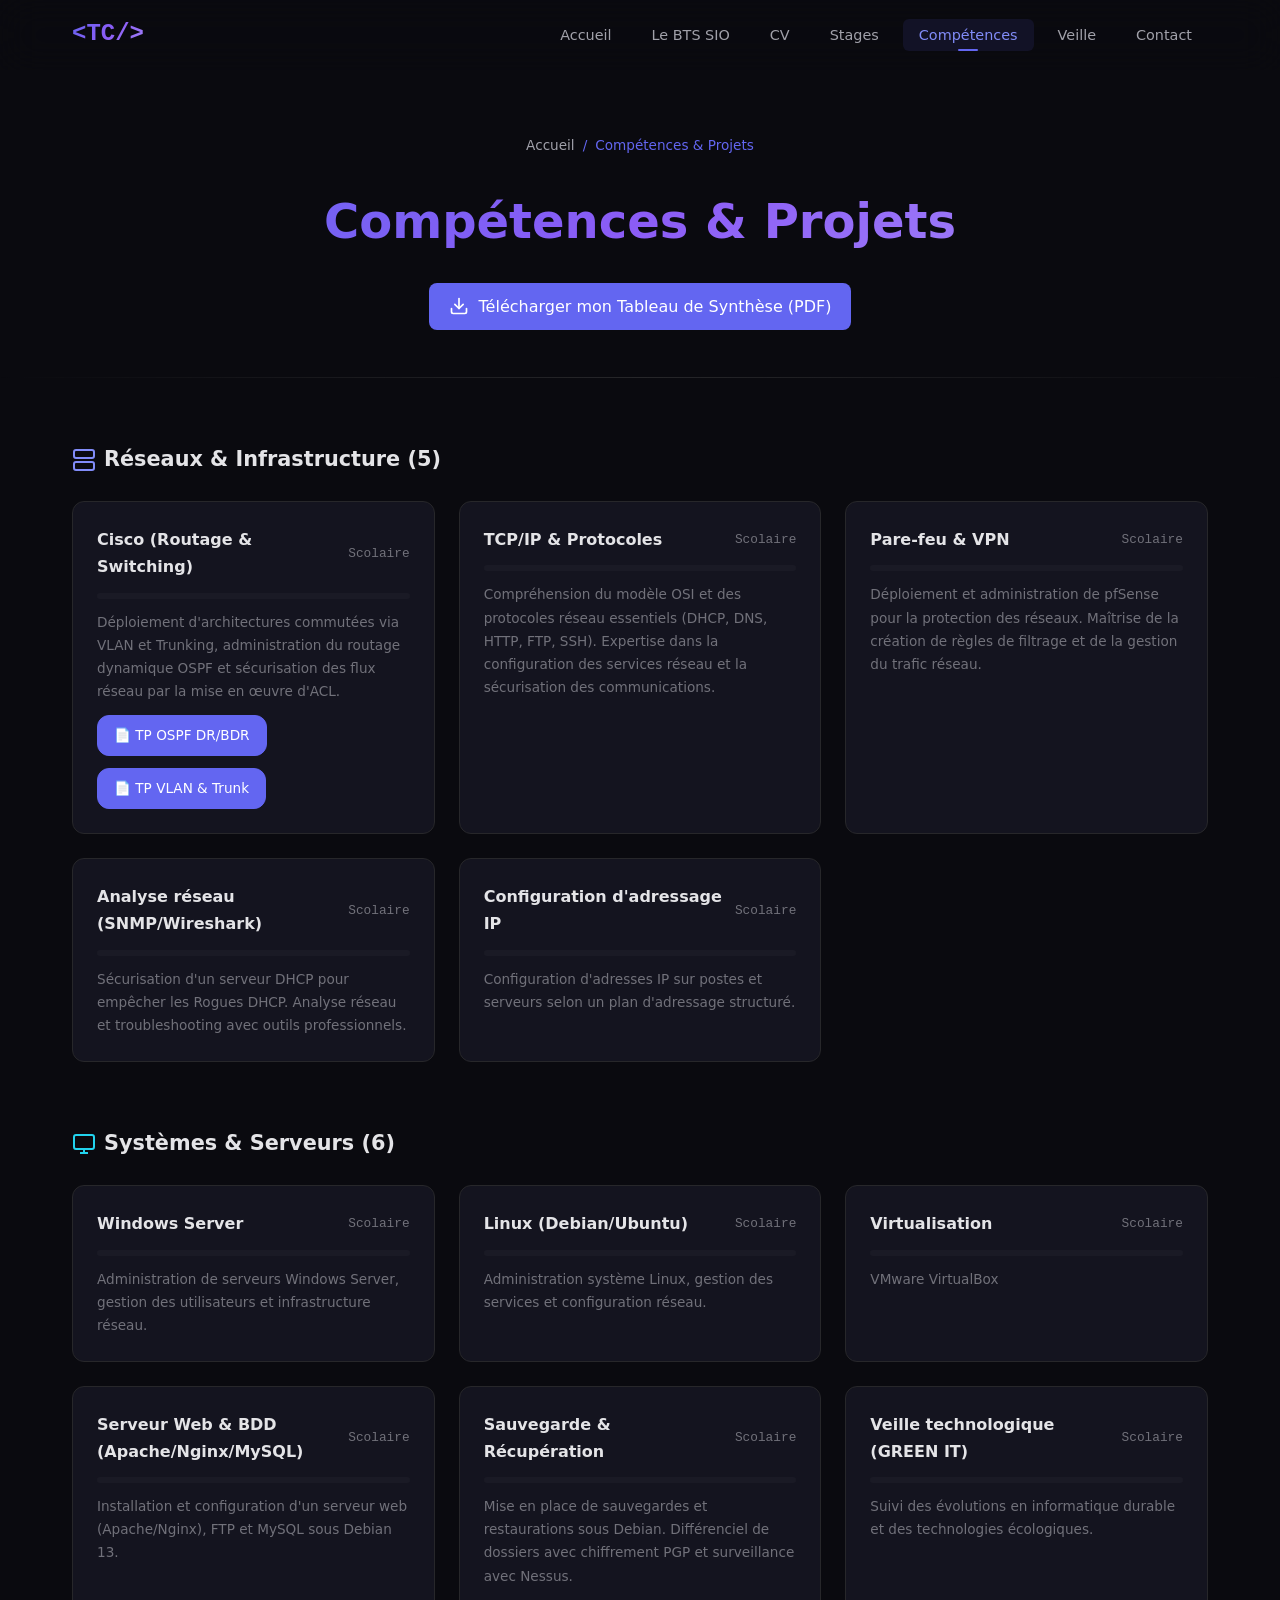
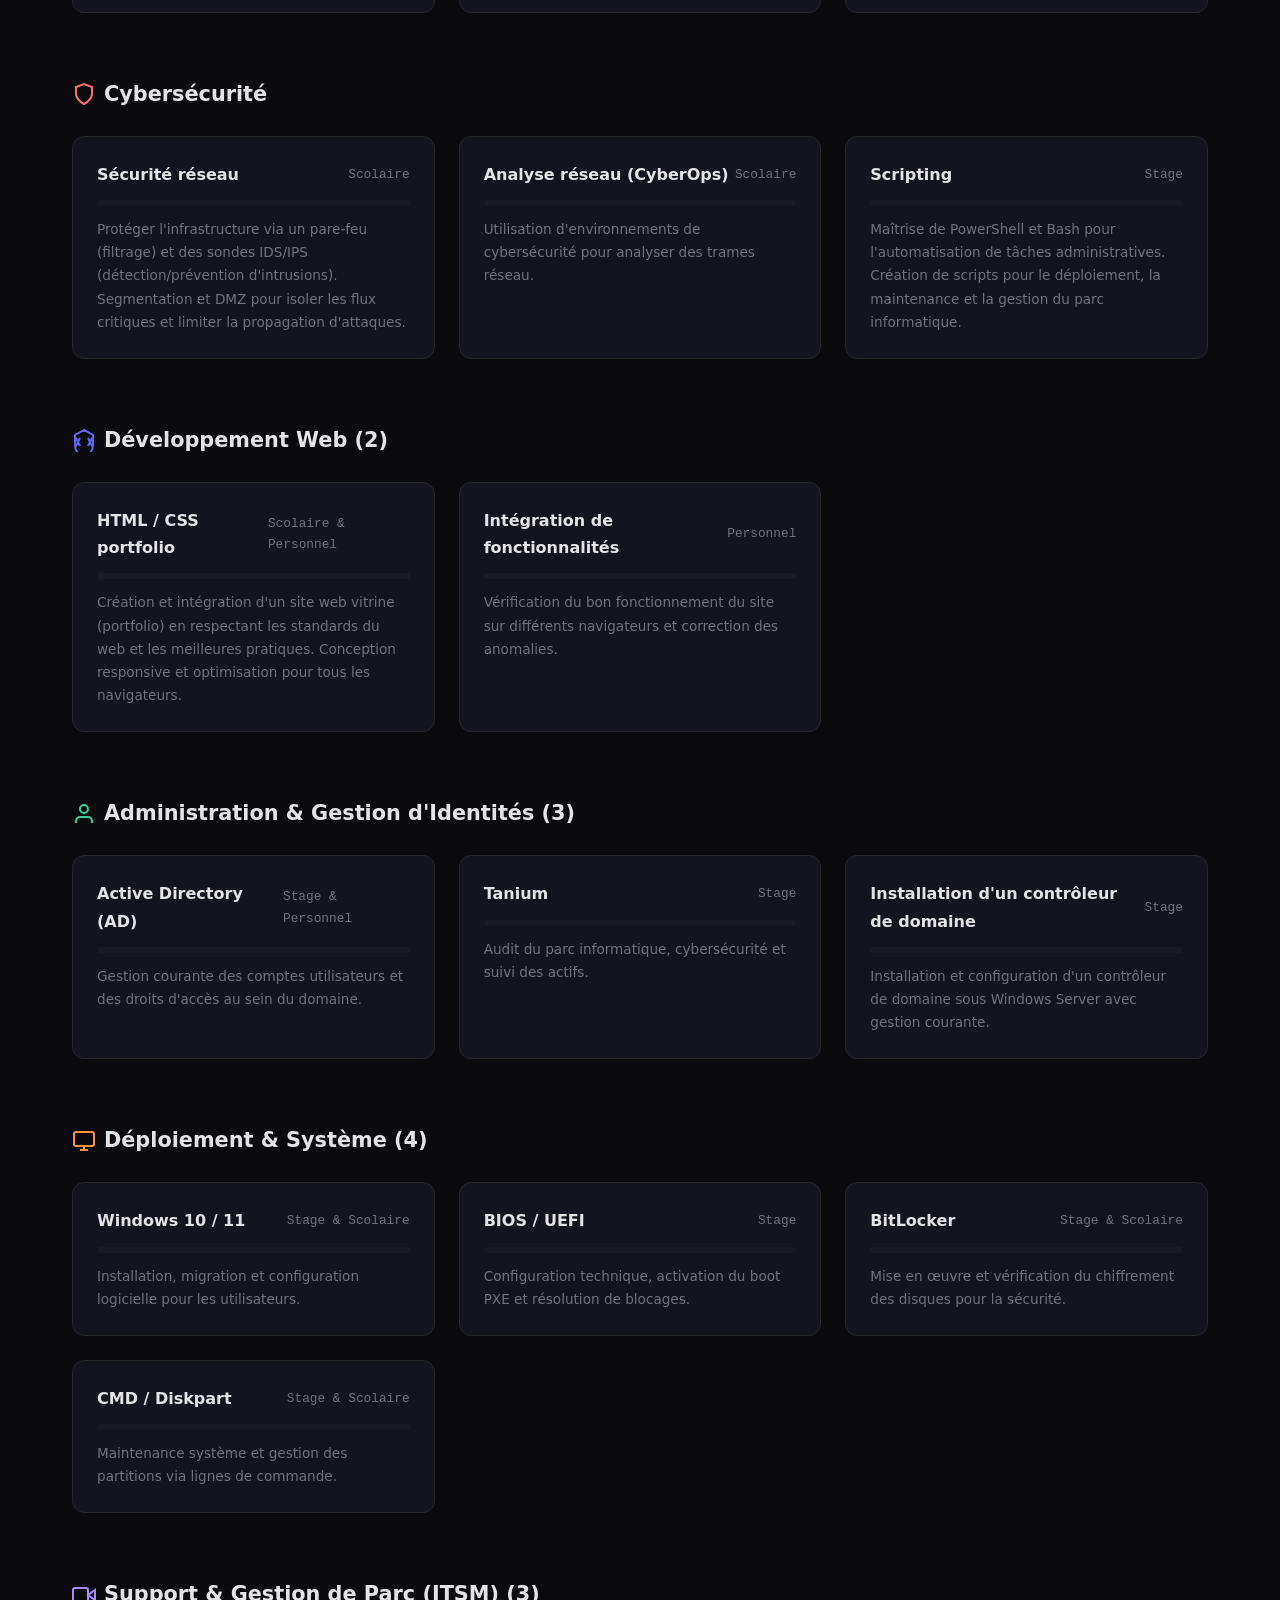
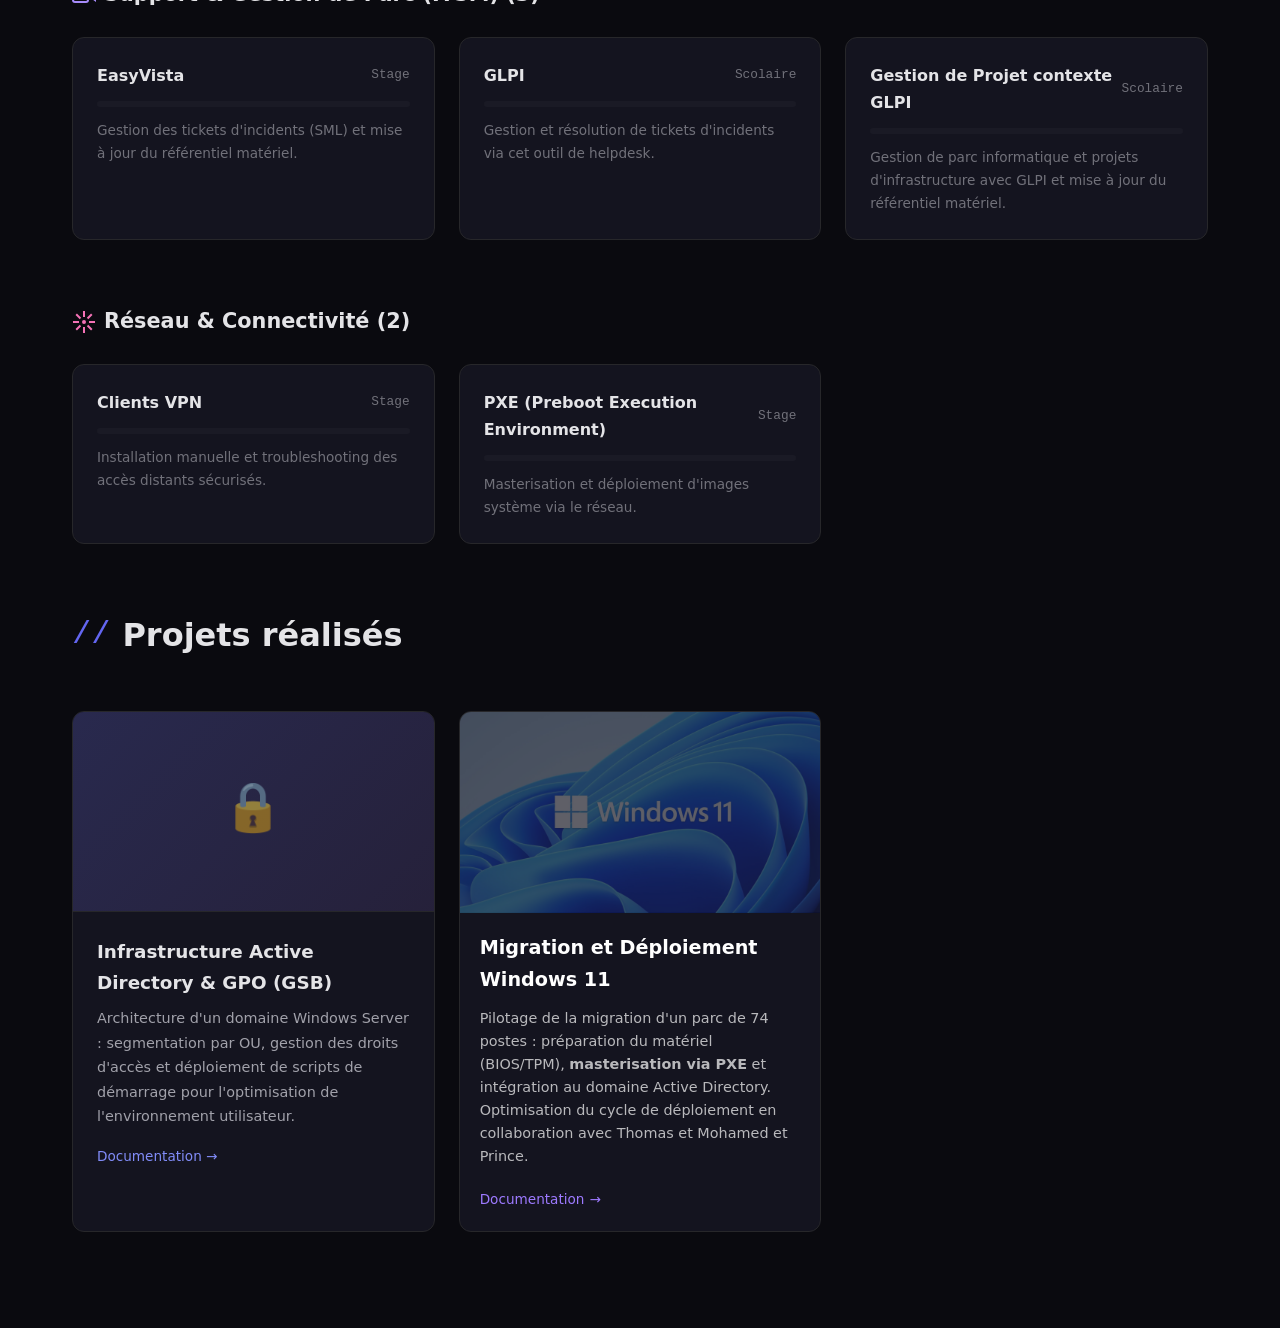
==== commit 59d2db0d: "modification" ====
--- a/competences.html
+++ b/competences.html
@@ -40,8 +40,12 @@
                 <span>Compétences & Projets</span>
             </div>
             <h1>Compétences & Projets</h1>
-            <p>Mes compétences techniques acquises en BTS SIO SISR et les projets réalisés</p>
-        </div>
+            <p><div style="margin-top: 20px;">
+    <a href="assets/BTS_SIO_U5_tableau_synthese_2026_SISR.xlsx - tableau de synthèse SISR.pdf" class="btn-download" target="_blank" style="display: inline-flex; align-items: center; gap: 10px; background: var(--accent-primary); color: white; padding: 10px 20px; border-radius: 8px; text-decoration: none; font-weight: 500;">
+        <svg width="20" height="20" viewBox="0 0 24 24" fill="none" stroke="currentColor" stroke-width="2" stroke-linecap="round" stroke-linejoin="round"><path d="M21 15v4a2 2 0 0 1-2 2H5a2 2 0 0 1-2-2v-4"></path><polyline points="7 10 12 15 17 10"></polyline><line x1="12" y1="15" x2="12" y2="3"></line></svg>
+        Télécharger mon Tableau de Synthèse (PDF)
+    </a>
+</div>
     </header>
 
     <!-- Contenu -->
@@ -115,7 +119,7 @@
             <div class="skills-section">
                 <h3>
                     <svg width="24" height="24" viewBox="0 0 24 24" fill="none" stroke="var(--cyan)" stroke-width="2"><rect x="2" y="3" width="20" height="14" rx="2" ry="2"/><line x1="8" y1="21" x2="16" y2="21"/><line x1="12" y1="17" x2="12" y2="21"/></svg>
-                    Systèmes & Serveurs (7)
+                    Systèmes & Serveurs (6)
                 </h3>
                 <div class="skills-grid">
                     <!-- TODO: Ajuster les niveaux selon tes vraies compétences -->
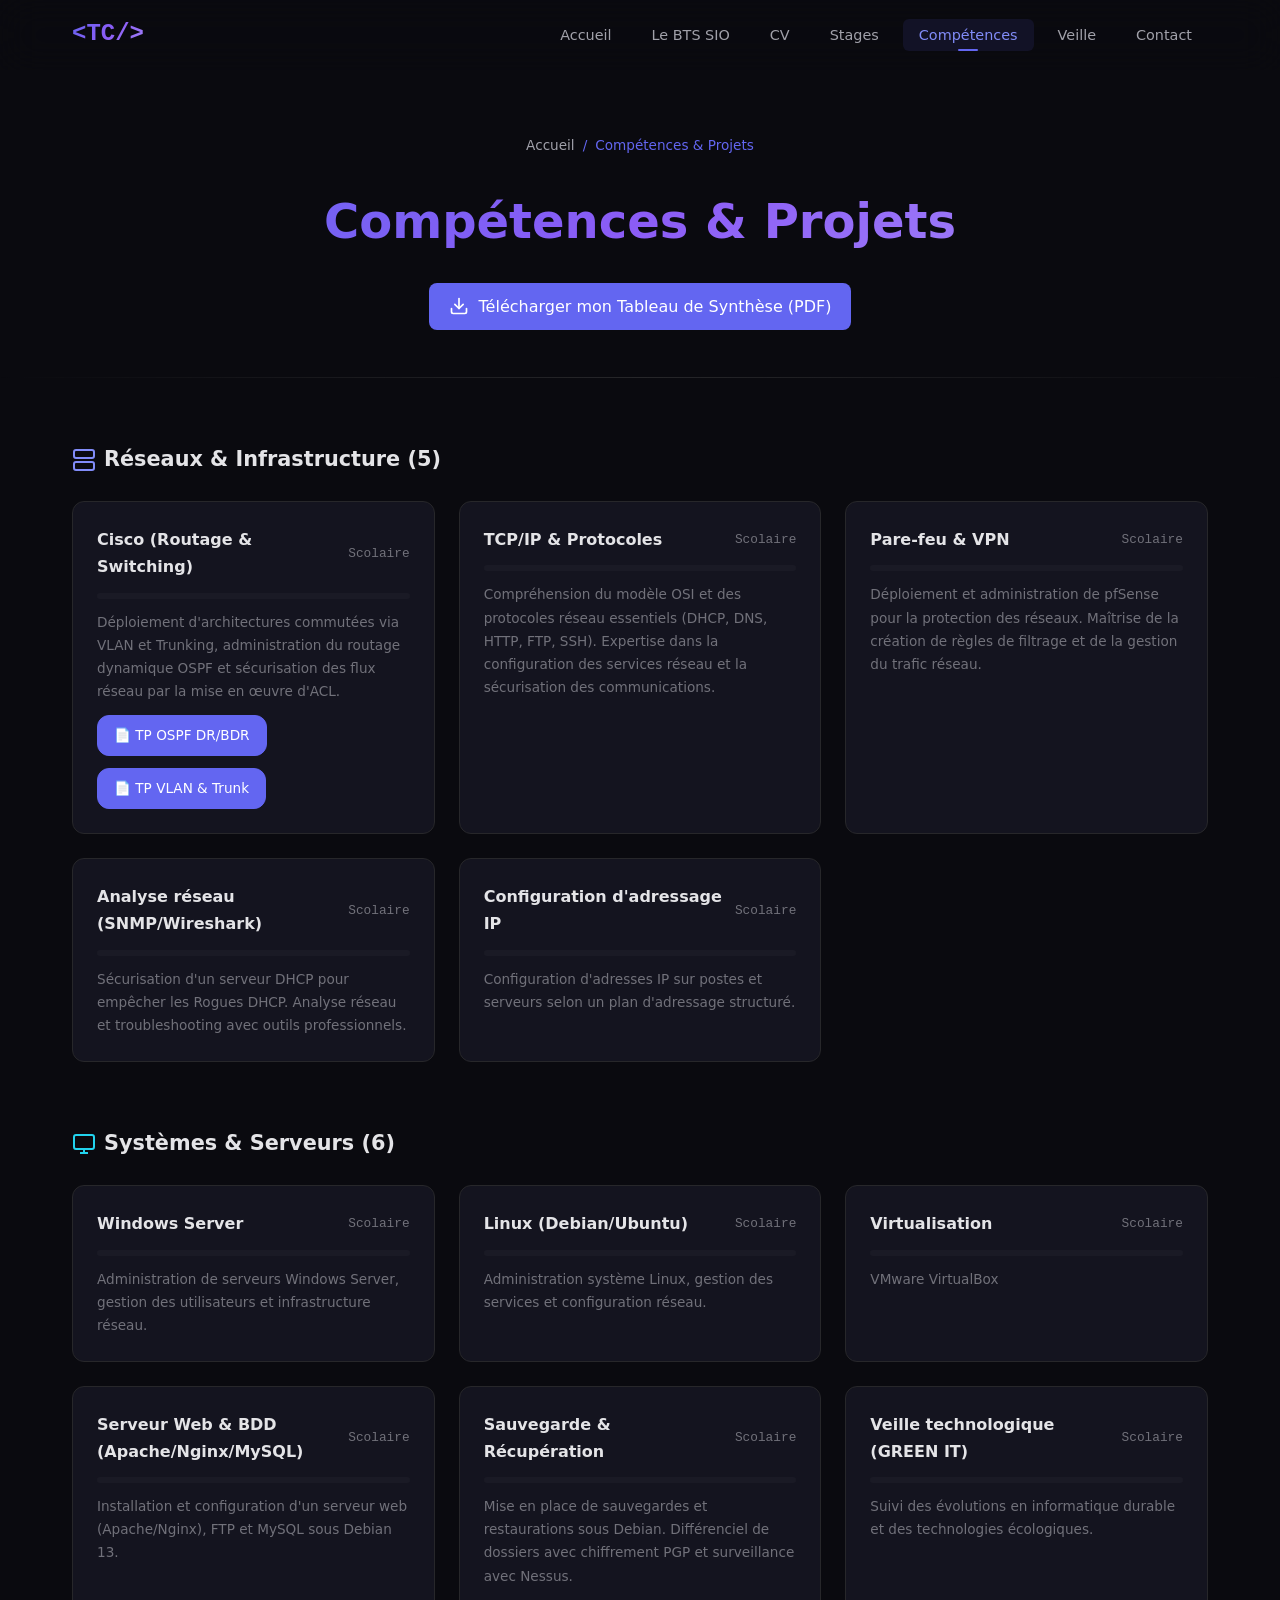
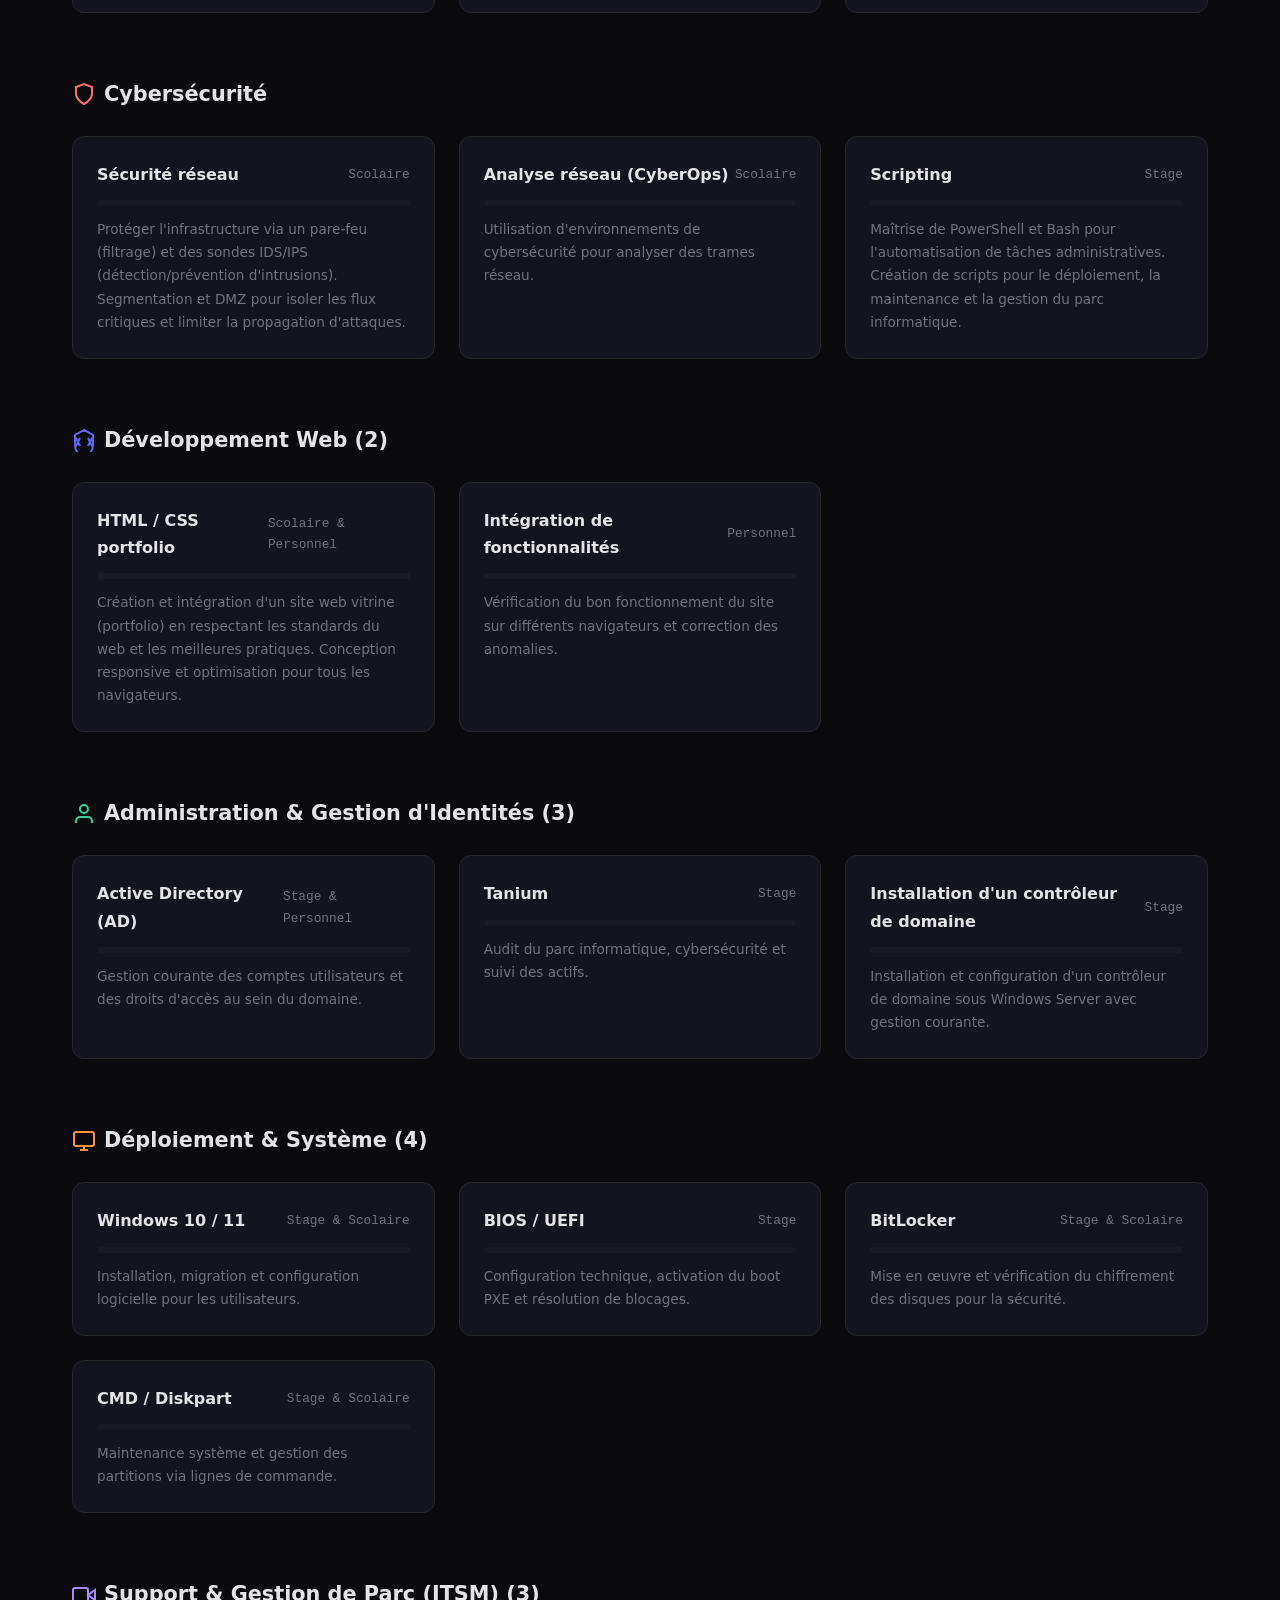
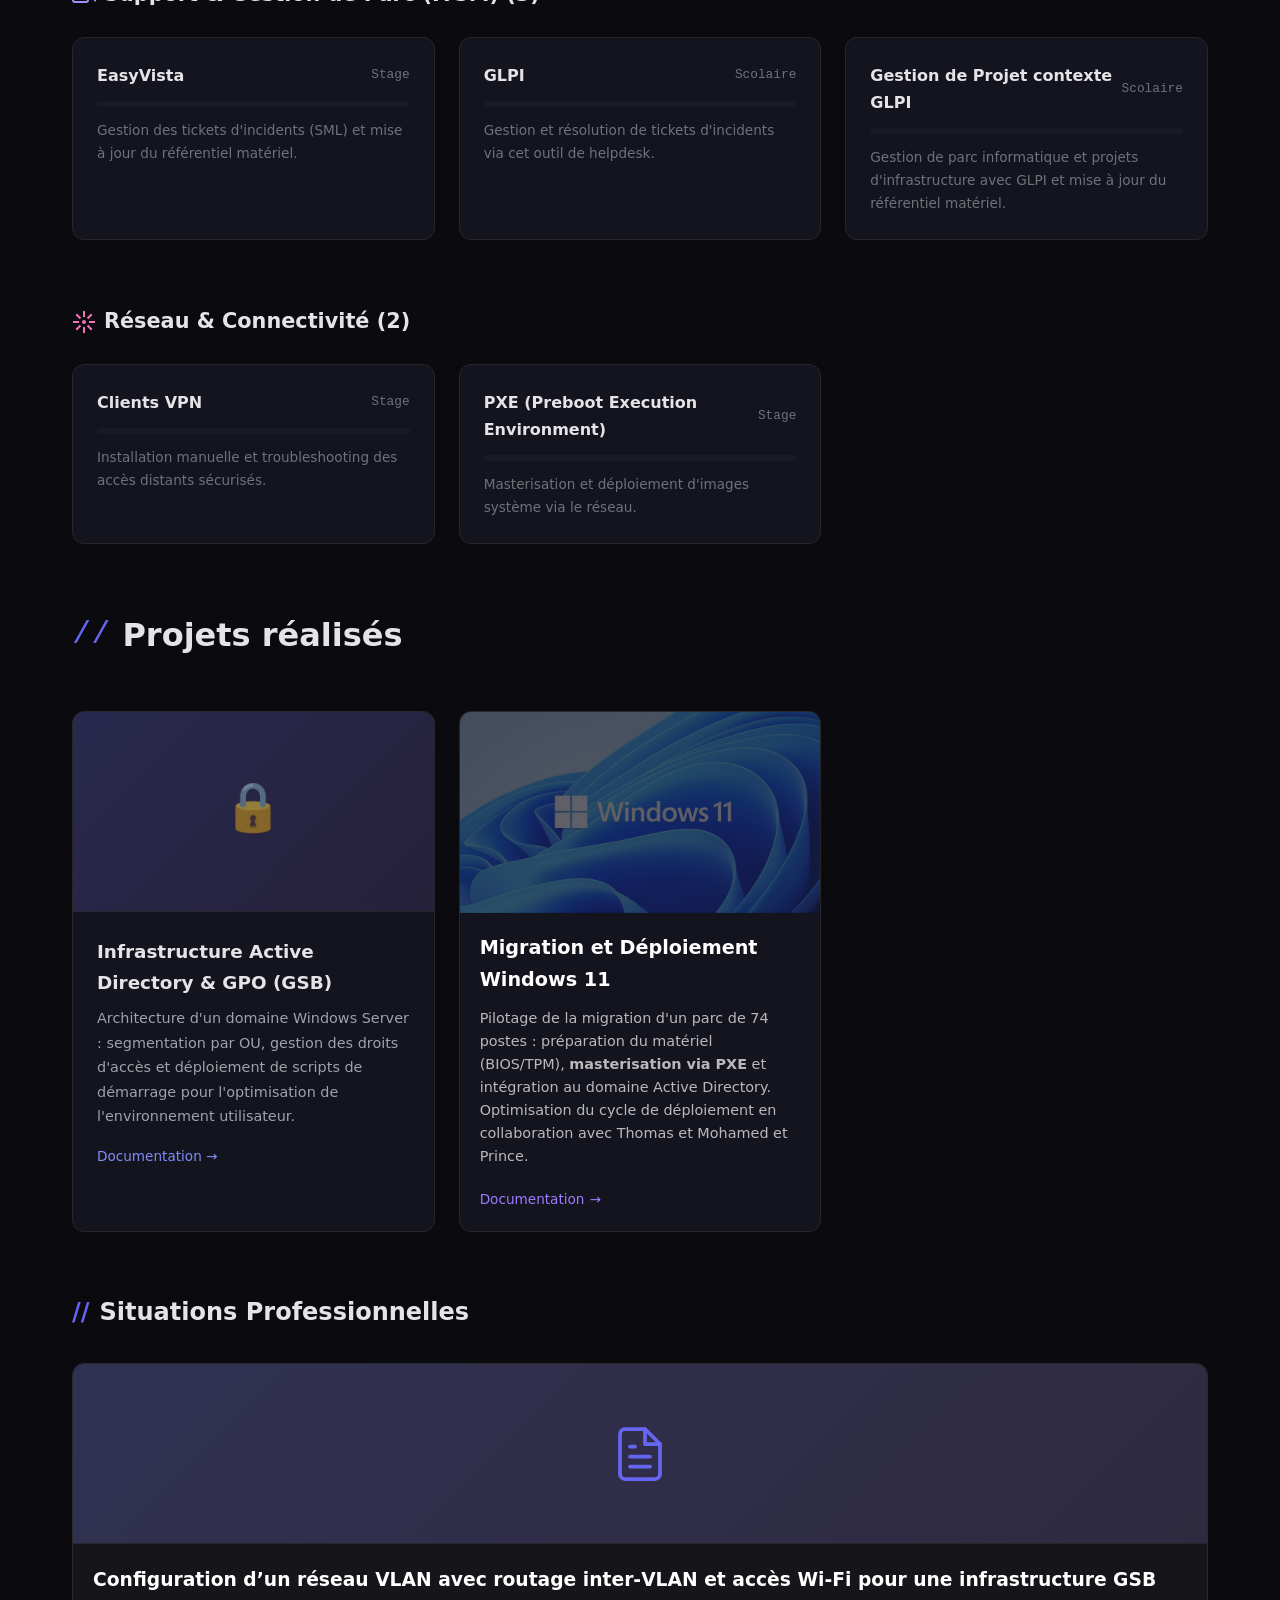
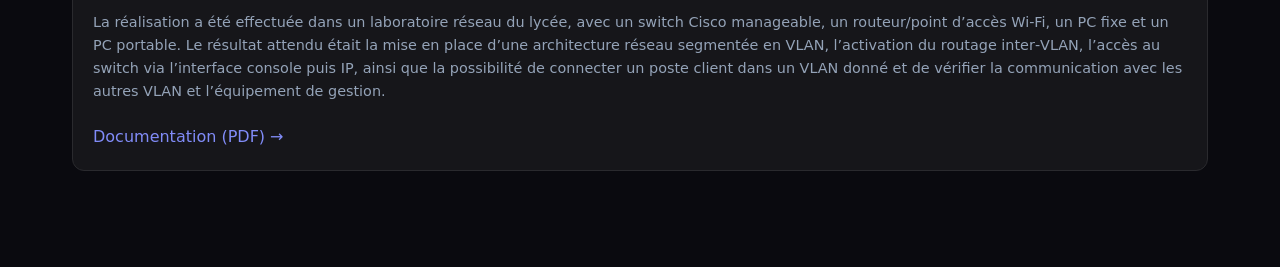
==== commit 967d8bea: "fiche situation pro a jour" ====
--- a/competences.html
+++ b/competences.html
@@ -41,7 +41,7 @@
             </div>
             <h1>Compétences & Projets</h1>
             <p><div style="margin-top: 20px;">
-    <a href="assets/BTS_SIO_U5_tableau_synthese_2026_SISR.xlsx - tableau de synthèse SISR.pdf" class="btn-download" target="_blank" style="display: inline-flex; align-items: center; gap: 10px; background: var(--accent-primary); color: white; padding: 10px 20px; border-radius: 8px; text-decoration: none; font-weight: 500;">
+    <a href="assets/tableau.pdf" class="btn-download" target="_blank" style="display: inline-flex; align-items: center; gap: 10px; background: var(--accent-primary); color: white; padding: 10px 20px; border-radius: 8px; text-decoration: none; font-weight: 500;">
         <svg width="20" height="20" viewBox="0 0 24 24" fill="none" stroke="currentColor" stroke-width="2" stroke-linecap="round" stroke-linejoin="round"><path d="M21 15v4a2 2 0 0 1-2 2H5a2 2 0 0 1-2-2v-4"></path><polyline points="7 10 12 15 17 10"></polyline><line x1="12" y1="15" x2="12" y2="3"></line></svg>
         Télécharger mon Tableau de Synthèse (PDF)
     </a>
@@ -464,6 +464,37 @@
         </div>
     </div>
 </div>
+<h2 style="margin-top: 50px; display: flex; align-items: center; gap: 10px;">
+
+</h2>
+</div> 
+<div style="clear: both; display: block; width: 100%; height: 60px;"></div>
+
+<h2 style="display: flex; align-items: center; gap: 10px; width: 100%; margin-bottom: 30px;"> 
+    <span style="color: var(--accent-primary);">//</span> Situations Professionnelles 
+</h2> 
+
+<div class="projects-grid" style="display: grid; grid-template-columns: repeat(auto-fit, minmax(300px, 1fr)); gap: 20px; width: 100%;"> 
+    
+    <div class="project-card" style="background: #16161a; border-radius: 12px; overflow: hidden; border: 1px solid #2a2a2e;"> 
+        <div class="project-image" style="height: 180px; background: #24242b; display: flex; align-items: center; justify-content: center;"> 
+            <svg width="60" height="60" viewBox="0 0 24 24" fill="none" stroke="#6366f1" stroke-width="1.5" stroke-linecap="round" stroke-linejoin="round"><path d="M14 2H6a2 2 0 0 0-2 2v16a2 2 0 0 0 2 2h12a2 2 0 0 0 2-2V8z"></path><polyline points="14 2 14 8 20 8"></polyline><line x1="16" y1="13" x2="8" y2="13"></line><line x1="16" y1="17" x2="8" y2="17"></line><polyline points="10 9 9 9 8 9"></polyline></svg> 
+        </div> 
+        <div class="project-content" style="padding: 20px;"> 
+            <h3 style="color: white; margin-bottom: 15px;">Configuration d’un réseau VLAN avec routage inter‑VLAN et accès Wi‑Fi pour une infrastructure GSB</h3> 
+            <p style="color: #94a3b8; font-size: 0.9em; line-height: 1.6; margin-bottom: 20px;"> 
+               La réalisation a été effectuée dans un laboratoire réseau du lycée, avec un switch Cisco manageable, un routeur/point d’accès Wi‑Fi, un PC fixe et un PC portable. Le résultat attendu était la mise en place d’une architecture réseau segmentée en VLAN, l’activation du
+routage inter‑VLAN, l’accès au switch via l’interface console puis IP, ainsi que la possibilité de connecter
+un poste client dans un VLAN donné et de vérifier la communication avec les autres VLAN et l’équipement
+de gestion.
+            </p> 
+            <a href="assets/Sitpro.docx.pdf" target="_blank" style="color: #818cf8; text-decoration: none; display: inline-flex; align-items: center; gap: 5px; font-weight: 500;"> 
+                Documentation (PDF) <span>→</span> 
+            </a> 
+        </div> 
+    </div> 
+
+</div>
 
                 
                             
